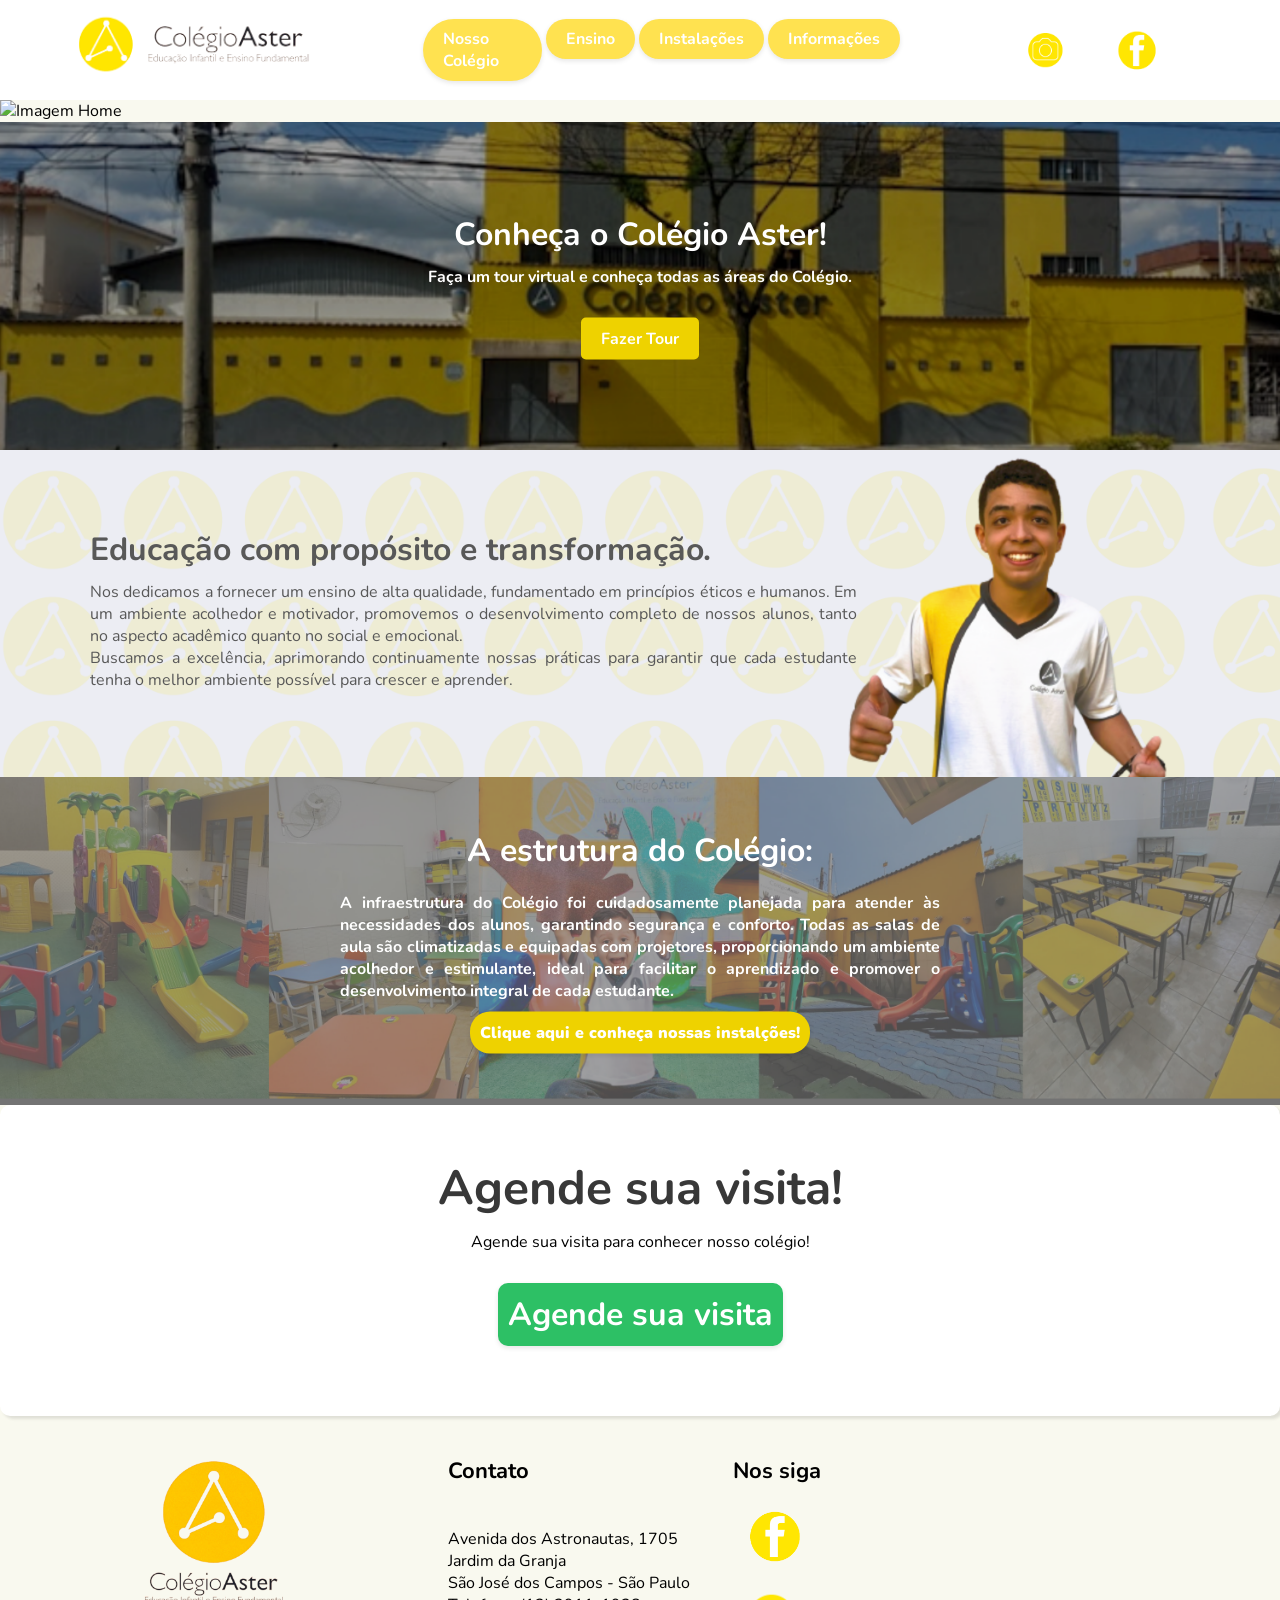
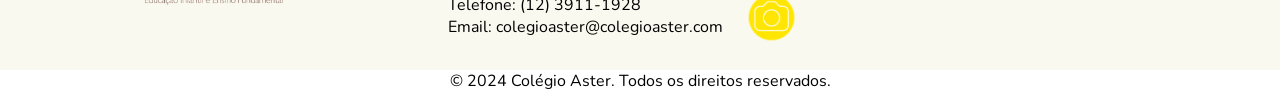
==== index.html @ 464cee2a "." ====
<!DOCTYPE html>
<html lang="pt-br">
<head>
    <meta charset="UTF-8">
    <meta name="viewport" content="width=device-width, initial-scale=1.0">
    <title>Início - Colégio Aster</title>
    <link rel="stylesheet" href="style_home.css">
    <link rel="shortcut icon" href="icoaster.ico" type="image/x-icon">
    <link rel="stylesheet" href="general.css">
    <script src="app.js"></script>
    
</head>
<body>
    <header>
        <nav>
            <div class="logo-nav">
                <a href="index.html"><img src="imagens/logo png.png" alt="Logo" class="logo"></a>
            </div>

            <div class="menu-items">
                <ul>
                    <li><a href="nossocolegio.html">Nosso Colégio</a></li>
                    <li><a href="ensino.html">Ensino</a></li>
                    <li><a href="instalacoes.html">Instalações</a></li>
                    <li><a href="informacoes.html">Informações</a></li>
                    

                    
                </ul>
                <ul class="redes">
                    <li><a href="https://www.instagram.com/colegioaster/" class="rede" target="_blank"><img src="imagens/instalogo.png" alt="Instagram" class="icon"></a></li>
                    <li><a href="https://www.facebook.com/colegioaster/" class="rede" target="_blank"><img src="imagens/facelogo.png" alt="Facebook" class="icon"></a></li>
                </ul>
            </div>


        </nav>

    </header>
    <main class="mainhome">
        <img src="imagens/home2.png" alt="Imagem Home" class="full-width-image-home">
        <div class="tour-section">
            <img src="imagens/fundo tour (3000 x 768 px).png" alt="Tour Virtual" class="full-width-image">
            <div class="overlay">
                <h1>Conheça o Colégio Aster!</h1>
                <p>Faça um tour virtual e conheça todas as áreas do Colégio.</p>
                <a href="https://tourmkr.com/F16bIq9imF/34188138p&16.07h&76.15t" class="tour-button" target="_blank">Fazer Tour</a>
            </div>
        </div>
        <div class="maissobre">
            <img src="imagens/fundomais sobre (3000 x 768 px).png" alt="Imagem do Fundo" class="full-width-image-maissobre">
            <div class="overlaymais">
                <h1>Educação com propósito e transformação.</h1>
                <p>Nos dedicamos a fornecer um ensino de alta qualidade, fundamentado em princípios éticos e humanos. Em um ambiente acolhedor e motivador, promovemos o desenvolvimento completo de nossos alunos, tanto no aspecto acadêmico quanto no social e emocional. 
                <br>Buscamos a excelência, aprimorando continuamente nossas práticas para garantir que cada estudante tenha o melhor ambiente possível para crescer e aprender.</p>
            </div>
        </div>
        <div class="instalacoes">
            <img src="imagens/estrutura 3.png" alt="Imagem do Fundo" class="full-width-image">
            <div class="overlayestrutura">
                <h1>A estrutura do Colégio:</h1>
                <p>A infraestrutura do Colégio foi cuidadosamente planejada para atender às necessidades dos alunos, garantindo segurança e conforto. Todas as salas de aula são climatizadas e equipadas com projetores, proporcionando um ambiente acolhedor e estimulante, ideal para facilitar o aprendizado e promover o desenvolvimento integral de cada estudante.</p>
                <a href="instalacoes.html" class="intalacoes-button">Clique aqui e conheça nossas instalções!</a>
                
            </div>
        </div>
    </main> 
    <aside>
        <div class="visita">
            <h1>Agende sua visita!</h1>
            <p>Agende sua visita para conhecer nosso colégio!</p>
            <a href="https://wa.me/5512981583327" class="visitabutton">Agende sua visita</a>
        </div>
    </aside>
    <footer>
        <div class="footer-dentro">
            <div class="logofooter">
                <img src="imagens/logo transparente.png" alt="logo" >
            </div>
            
            <div  class="footer-info">
                <h2>Contato</h2>
                <p><br>Avenida dos Astronautas, 1705 <br>Jardim da Granja  
                    <br>São José dos Campos - São Paulo
                <br>Telefone: (12) 3911-1928
                <br>Email: colegioaster@colegioaster.com</p>
            </div>
            <div  class="footer-info">
                <h2>Nos siga</h2>
                <a href="https://www.facebook.com/colegioaster/"><img src="imagens/facelogo.png" alt=""></a>
                <a href="https://www.instagram.com/colegioaster/"><img src="imagens/instalogo.png" alt=""></a>
            </div>

        </div>

    </footer>
    <span> 
        &copy; 2024 Colégio Aster. Todos os direitos reservados.
    </span>
    
</body>
</html>
---- style_home.css ----
.mainhome {
    position: relative;
    inline-size: 100%;
}
.full-width-image-home {
    inline-size: 100%; /* A imagem ocupa toda a largura da caixa */
    block-size: auto; /* Mantém a proporção da imagem */
    display: block; /* Garante que não haja espaços abaixo da imagem */


}
.tour-section {
    position: relative;
    inline-size: 100%;
    margin: 0; /* Remove margens indesejadas */
    padding: 0; 

}
.full-width-image {
    inline-size: 100%; /* Largura 100% do contêiner */
    block-size: auto; /* Mantém a proporção */
    object-fit: cover; /* Garante que a imagem cubra o espaço sem distorção */
    display: block; /* Garante que não haja espaços abaixo da imagem */
}
.overlay {
    position: absolute; /* Posiciona o texto sobre a imagem */
    inset-block-start: 50%; /* Centraliza verticalmente */
    inset-inline-start: 50%; /* Centraliza horizontalmente */
    transform: translate(-50%, -50%); /* Ajusta a posição do overlay */
 
    z-index: 2; /* Coloca o conteúdo acima da imagem */
    color: white; /* Cor do texto */
    text-align: center;
    padding: 10px; /* Ajuste o espaçamento conforme necessário */
    font-weight: bolder;
    inline-size: 100%; /* Largura 100% do contêiner */
    block-size: auto; /* Mantém a proporção */ 
    margin: auto;
    min-inline-size: 320px;
    max-inline-size: 800px;

    
}

.tour-button {
    background-color: rgb(238, 210, 0); /* Cor do botão */
    color: rgb(255, 255, 255); /* Cor do texto do botão */
    padding: 10px 20px; /* Espaçamento interno do botão */
    text-decoration: none; /* Remove o sublinhado */
    border-radius: 5px; /* Bordas arredondadas */
    margin-block-start: 20px; /* Espaçamento acima do botão */
    display: inline-block; /* Faz o botão ocupar apenas o espaço necessário */


}



.maissobre{
    position: relative;
    inline-size: 100%;
    margin: 0; /* Remove margens indesejadas */
    padding: 0; /* Remove preenchimentos indesejados */
    margin-block-end: 0px;

}
.full-width-image-maissobre {
    inline-size: 100%; /* Largura 100% do contêiner */
    block-size: auto; /* Mantém a proporção */
    object-fit: cover; 
    display: block; 
}
.overlaymais {
    position: absolute;
    inset-block-start: 50%;
    inset-inline-start: 37%;
    transform: translate(-50%, -50%);
    color: rgb(88, 88, 88);
    text-align: center;
    margin: auto;
    padding: 20px; /* Adiciona espaço interno */

    max-block-size: 80%; /* Ajuste conforme necessário */
    overflow: hidden; /* Evita que o texto ultrapasse o espaço */
    text-align: justify;

}
.overlayestrutura{
    position: absolute; /* Posiciona o texto sobre a imagem */
    inset-block-start: 50%; /* Centraliza verticalmente */
    inset-inline-start: 50%; /* Centraliza horizontalmente */
    transform: translate(-50%, -50%); /* Ajusta a posição do overlay */

    border-radius: 20px;
    z-index: 2; /* Coloca o conteúdo acima da imagem */
    color: rgb(255, 255, 255); /* Cor do texto */
    text-align: center;
    padding: 10px; /* Ajuste o espaçamento conforme necessário */
    font-weight: bolder;
    inline-size: 100%; /* Largura 100% do contêiner */
    block-size: auto; /* Mantém a proporção */ 
    margin: auto;
    min-inline-size: 320px;
    max-inline-size: 800px;
}
.overlayestrutura p{
    text-align: justify;
}
.instalacoes{
    position: relative;
    inline-size: 100%;
    margin: 0; /* Remove margens indesejadas */
    padding: 0; /* Remove preenchimentos indesejados */
    margin-block-end: 0px;


}
.intalacoes-button{
    background-color: rgb(238, 210, 0);
    border-radius: 20px;
    padding: 10px;
    font-weight: bolder;
    text-align: center;
    text-decoration: none;
    color: rgb(255, 255, 255);
    display: inline-block; /* Faz o botão ocupar apenas o espaço necessário */
    box-shadow: 0 2px 5px rgba(0, 0, 0, 0.1);  
}
.instalacoes p {
    margin: 0px 100px 0px 100px;
    padding: 10px 100px;
    margin: auto;
    min-inline-size: 320px;
    max-inline-size: 800px
}
---- general.css ----
@import url('https://fonts.googleapis.com/css2?family=Nunito:ital,wght@0,200..1000;1,200..1000&family=Sarabun:ital,wght@0,100;0,200;0,300;0,400;0,500;0,600;0,700;0,800;1,100;1,200;1,300;1,400;1,500;1,600;1,700;1,800&display=swap');  
@media only screen 
and (min-width : 0px)
and (max-width : 430px){
    body{
        overflow-x: hidden;
    }
    h1{
        font-size: 20px;
    }
   .overlaymais p {
        display: none; /* O texto desaparece completamente */
    }
    .tour-button{
        font-size: 10px;
    }
    .overlay p {
        display: none; /* O texto desaparece completamente */
        }
    .instalacoes p {
        display: none; /* O texto desaparece completamente */
        }
    .logo{
        block-size: 10%;
    }
    footer{
        block-size: 10%;
        display: block;
    }
    .footer .footer-dentro{
        inline-size: 90%;
        block-size: 10%;
    }
    .footer-dentro .footer-info{
        inline-size: 315px;
        block-size: auto;
        block-size: 240px;
    }
    .footer-info > p{
        font-size: 15px;
        block-size: 315px;
        display: block;
    }
    .logofooter{
        block-size: 10%;
        display: block;
        block-size: 350px;
    }
    .footer-dentro{
        display: block;
        block-size: 350px;
    }
    header{
        display: block;

        block-size: auto;
    }
    .menu-items li{
        display: flex; 
        flex-flow: row wrap;
        font-size: 15px;
    }
    .menu-items ul{
        margin: 0px;
        align-content: center;
        padding: 0px;
    }
    li a{
        display: flex;
        flex-flow: row wrap;
    }

    nav{
       display: flex; 
       flex-flow: row wrap;
    }
    .redes{
        display: contents; 
        flex-flow: row wrap;

    }
    main{
        margin: 0px;
        padding: 0px;

    }
    .footer-info{
        font-size: 15px;
    }
    .informacoes div {
        display: flex;
        flex-flow: row wrap;
        margin: 10px;
    }
    .informacoes div p{

        margin: 10px;
    }
    .visita > h1{
        font-size: 15px;
    }

}



@media only screen 
and (min-width : 430px)
and (max-width : 760px) {
    body{
        overflow-x: hidden;
    }
    h1{
        font-size: 20px;
    }
   .overlaymais p {
        display: none; /* O texto desaparece completamente */
    }
    .tour-button{
        font-size: 10px;
    }
    .overlay p {
        display: none; /* O texto desaparece completamente */
        }
    .instalacoes p {
        display: none; /* O texto desaparece completamente */
        }
    .logo{
        block-size: 10%;
    }
    footer{
        block-size: 10%;
        display: block;
    }
    .footer .footer-dentro{
        inline-size: 90%;
        block-size: 10%;
    }
    .footer-dentro .footer-info{
        inline-size: 380px;
        block-size: auto;
        block-size: 240px;
    }
    .footer-info > p{
        font-size: 10px;
        block-size: 380px;
        display: block;
    }
    .logofooter{
        block-size: 10%;
        display: block;
        block-size: 380px;
    }
    .footer-dentro{
        display: block;
        block-size: 380px;
    }
    header{
        display: flex;
        flex-flow: row wrap;
    }
    .menu-items li{
        display: flex; 
        flex-flow: row wrap;
    }
    li a{
        display: flex;
        flex-flow: row wrap;
    }

    nav{
       display: flex; 
       flex-flow: row wrap;
    }
    .redes{
        display: flex; 
        flex-flow: row wrap;
    }
    main{
        margin: 0px;
        padding: 0px;

    }
    .footer-info{
        font-size: 15px;
    }
    .informacoes div {
        display: flex;
        flex-flow: row wrap;
        margin: 10px;
    }
    .informacoes div p{

        margin: 10px;
    }

}

 

:root {
    --fonte-padrao: Nunito, Arial, Helvetica, sans-serif; 
}
* {

    margin: 0px;
    padding: 0px; /* Remove preenchimentos padrão */
    font-family: var(--fonte-padrao);

}
h1 {
    margin-block-end: 10px; /* Espaçamento abaixo do título */
}
p {
    margin-block-end: 10px; /* Espaçamento abaixo de cada parágrafo */
}
header {
    background-color: lightyellow;
}
body {
    background-color: rgb(249, 249, 239);
    box-sizing: border-box;
}
ul{
    list-style: none;
    block-size: 80px;
    background-color: rgb(255, 255, 255);
    justify-content: space-evenly;
    align-items: center;
    padding: 0px 50px 0px 100px;
    display: table-cell;

    align-content: center;

}
li{
    justify-content: space-around;
    padding: 2px;
    display: table-cell;
    float: center;
}


nav {

    background-color: rgb(255, 255, 255);

    justify-content: space-evenly;
    
    padding: 10px 50px;   

}
.menu-items a {
    background-color: #ffe250; 
    color: #ffffff; 
    border-radius: 38px;
    padding: 9px 20px;
    transition: background-color 0.3s;
    box-shadow: 0 2px 5px rgba(0, 0, 0, 0.1);
    font-weight: bold;
    text-decoration: none;
    display: table;

}
ul li:hover {
    transform: scale(1.1);
    transition: 0.3s;
}
a:hover {
    transform: scale(1.1);
    transition: 0.3s;
}


.logo {
    block-size: 70px;
    display: table;
    float: inline-start;


}


.redes{
    padding-inline-start: 50px;
}
.redes a{
    background-color: transparent;
    background: transparent; /* Remove qualquer fundo */
    border: none; /* Remove bordas */

    border-radius: 50px;
    box-shadow: none;



}

.rede {
    display: block; /* Alinha os ícones lado a lado */
    margin: 0; /* Remove a margem */
    background-color: transparent;
}

.icon {
    inline-size: 45px; /* Ajusta o tamanho do ícone */
    block-size: auto; /* Mantém a proporção da imagem */


    border: none; /* Remove bordas */
    display: table-cell;


}







/* FOOTER DO SITE */

.footer{

    margin-block-start: 20px;
    inline-size: 100vw;
    display: block;
    overflow:hidden ;
    padding: 70px 20px;
    box-sizing: border-box;
}
.footer-dentro{

    padding-block-start: 40px;
    display: block;
    margin: 0 auto;

    block-size: 100%;
}
.logofooter{
    
    inline-size: 35%;
    float: inline-start;
    block-size: 100%;
    display: block;
}
.footer-dentro .logofooter img{
    inline-size: 160px;
    block-size: auto;
    margin-inline-start: 30%;
}
.footer-info{


    margin-inline-end: 10px;
    float: inline-start;
    block-size: 100%;
}
.footer-info:last-child{
    margin-inline-end: 0;
}
.footer-info h2{

    font-size: 22px;
    display: block;
    inline-size: 100%;
    margin-block-end: 20px;
}
.footer-info a{
    transform: none;
    transition: none;
    font-size: 5px;
    display: block;
    inline-size: 100%;
    margin-block-end: 20px;
}
.footer-info img{
    display: inline-block;
    padding: 0 5px;

    inline-size: 60px; /* Ajusta o tamanho do ícone */
    block-size: auto; /* Mantém a proporção da imagem */
    margin: 0 5px; /* Adiciona um pequeno espaço entre os ícones */
    background: none; /* Remove qualquer fundo */
    border: none; /* Remove bordas */
}
.visitabutton{
    background-color: #2dc065;
    border-radius: 10px;
    padding: 10px;
    font-weight: bolder;
    text-align: center;
    text-decoration: none;
    color: rgb(255, 255, 255);
    display: inline-block; /* Faz o botão ocupar apenas o espaço necessário */
    box-shadow: 0 2px 5px rgba(0, 0, 0, 0.1);  
    margin: 20px;
    font-size: 2em;


}
.visita{
    background-color: rgb(255, 255, 255);
    border-radius: 10px;
    padding: 50px;
    align-items: center;
    box-shadow: 3px 3px 3px rgba(0, 0, 0, 0.1); 
    text-align: center;
}
.visita > h1{
    color: rgb(56, 56, 56);
    font-size: 3em;
    text-align: center;

}
.visita > p{
    text-align: center;

}
span{
    text-align: center; /* Centraliza o texto do rodapé */
    display: inline-block;
    background-color: #ffffff;
    inset-block-end: 0;
    inline-size: 100%;

}
.botao-imagens .imagem a:hover{
    display: block;

}
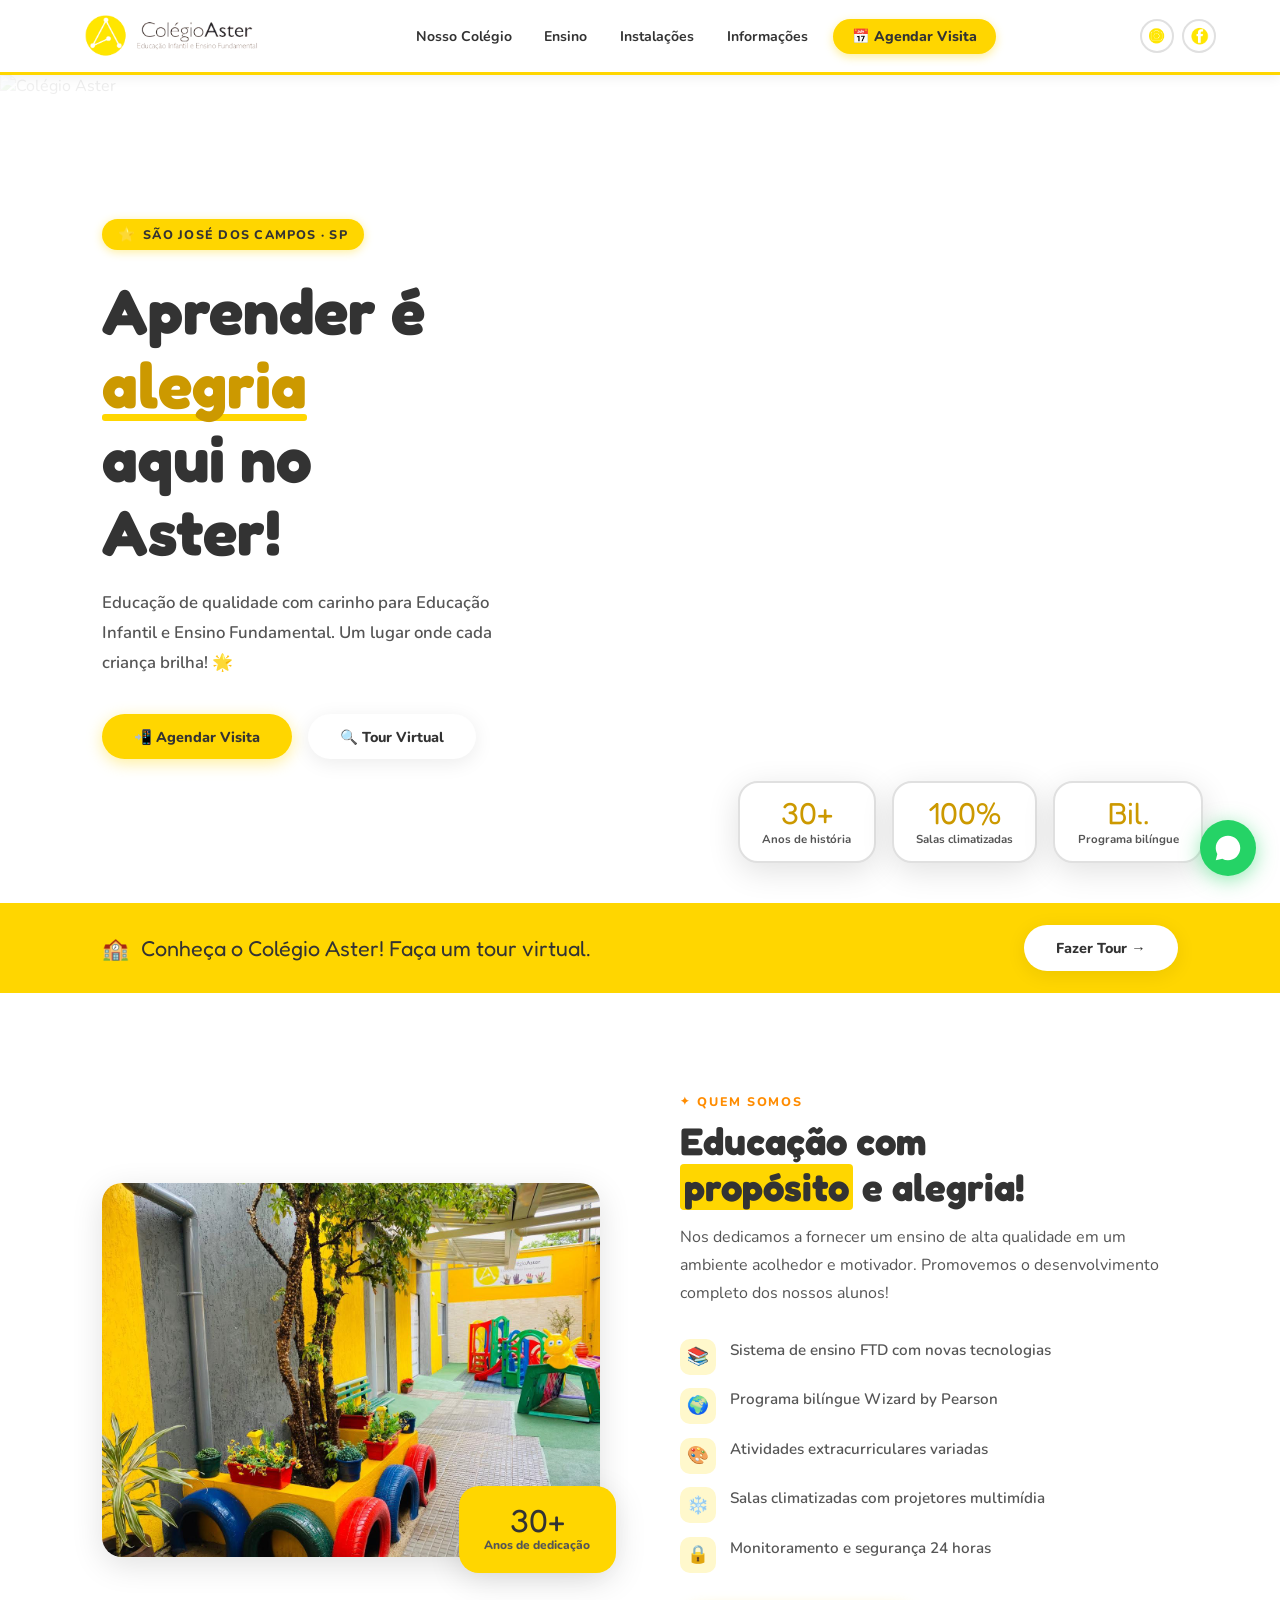
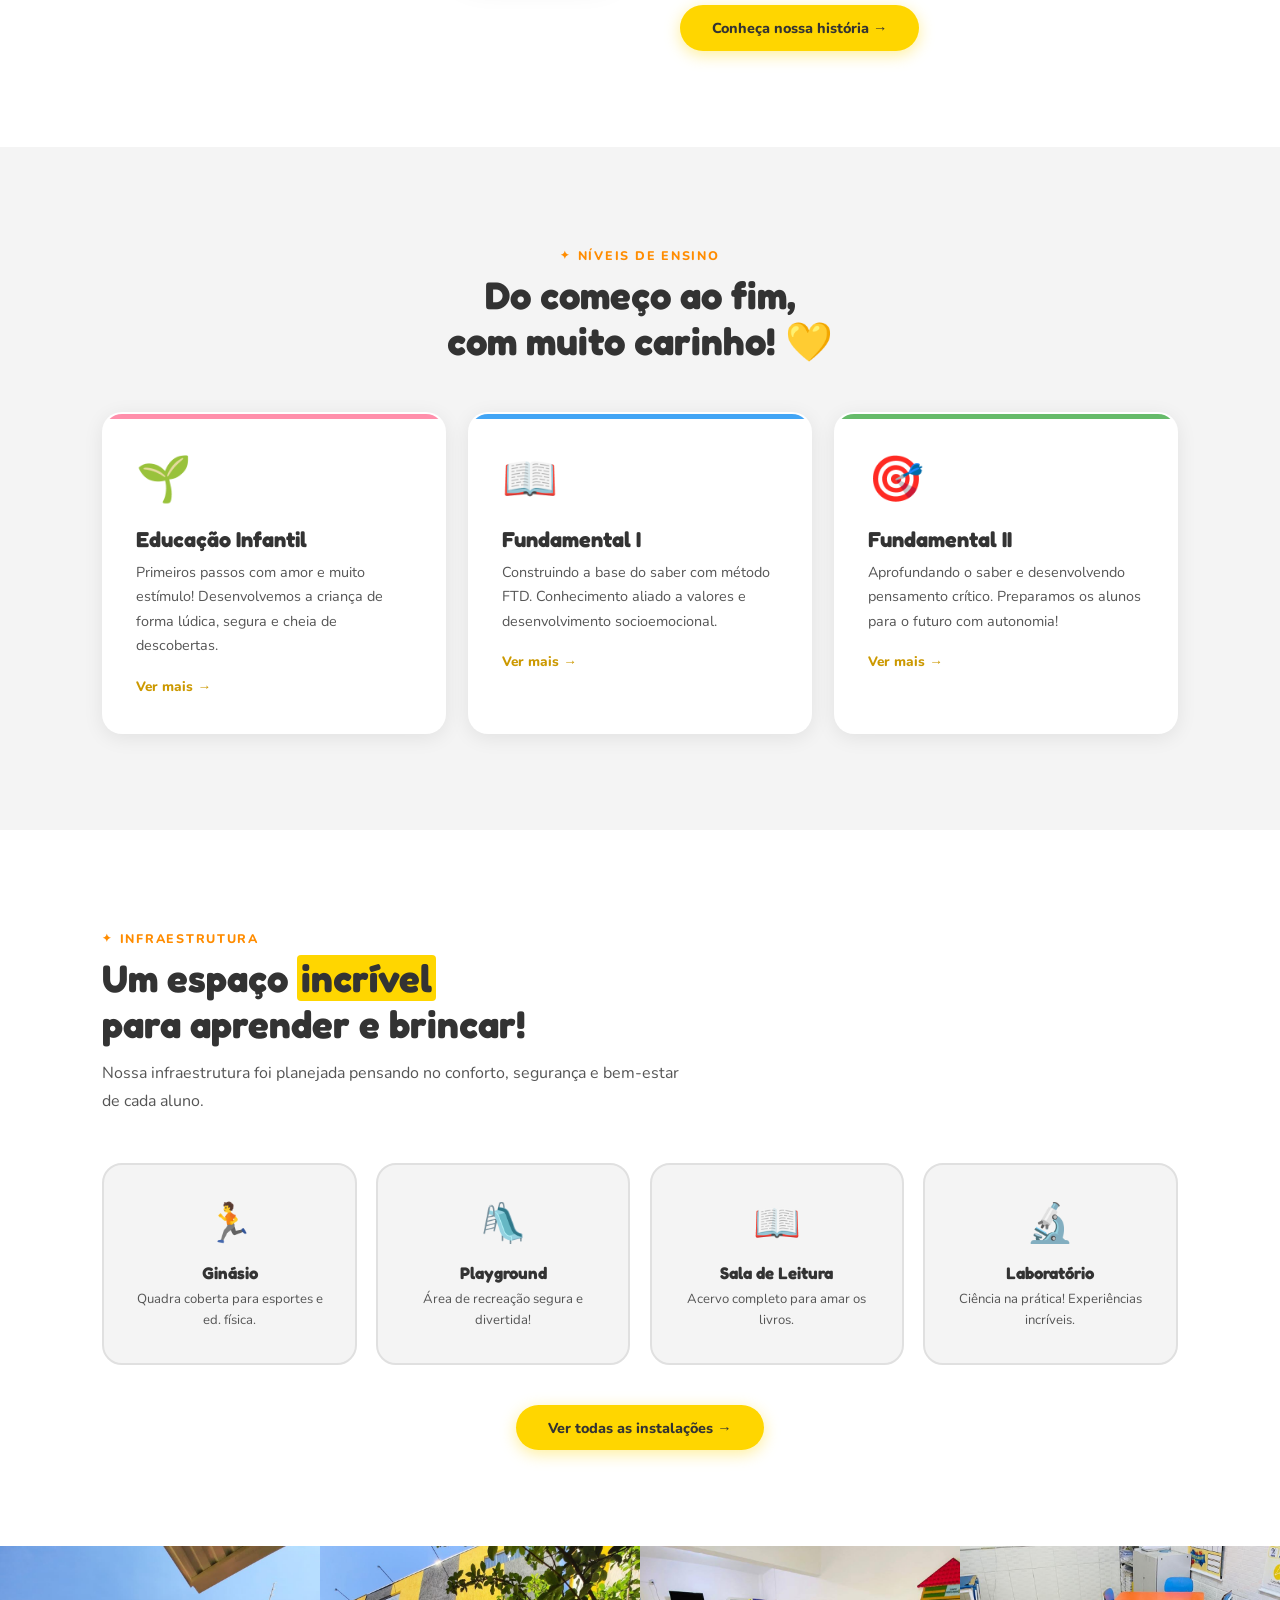
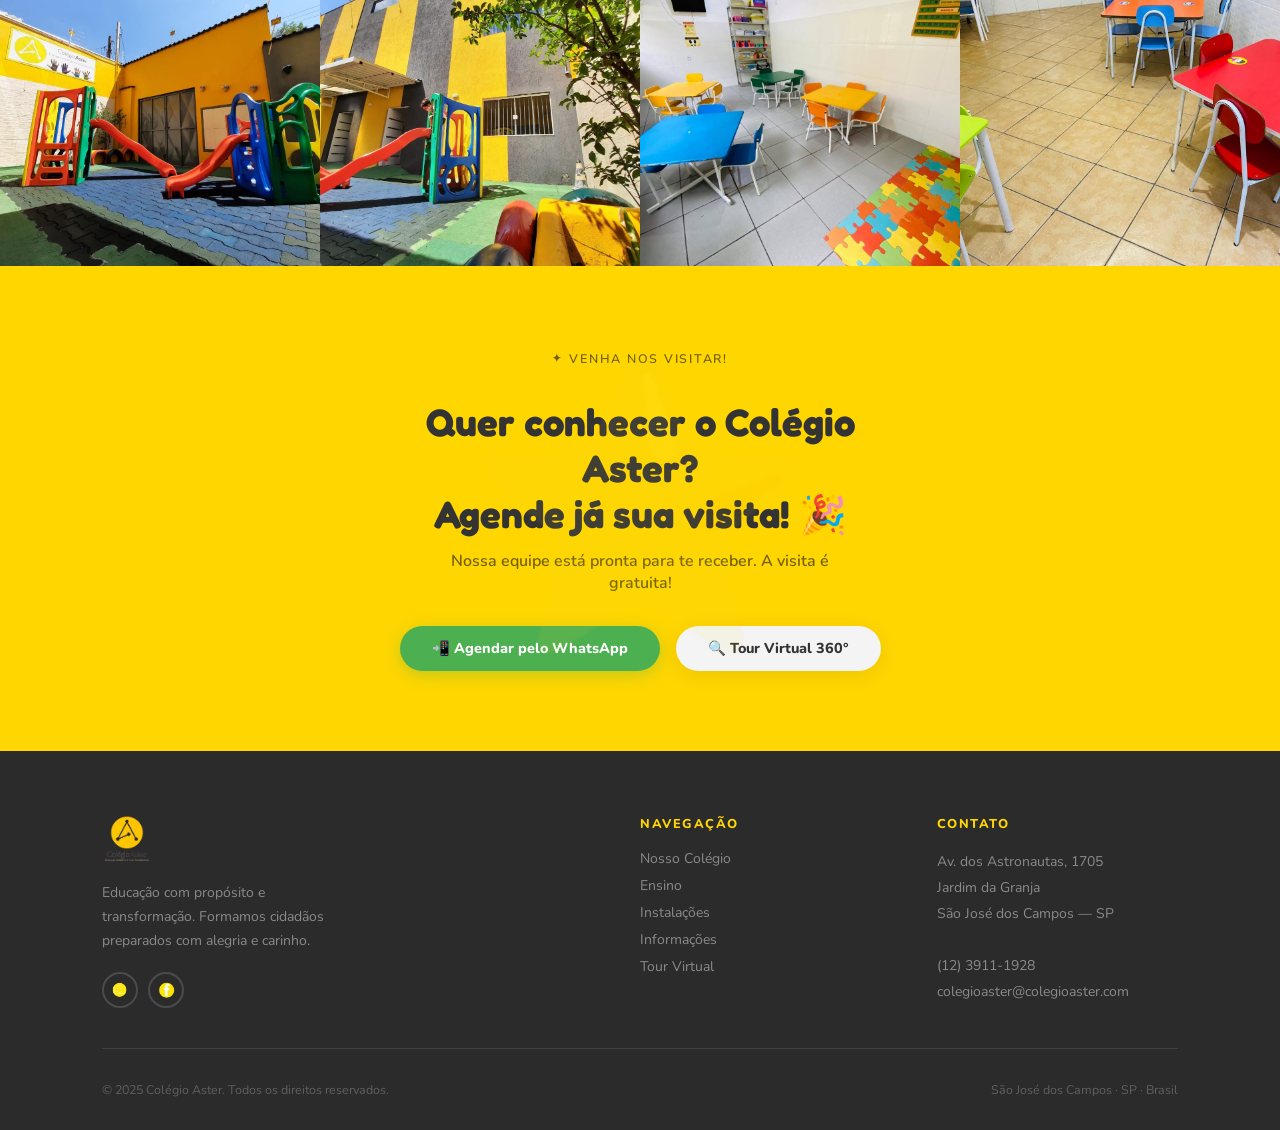
==== commit 0c9b73f6: "Add files via upload" ====
--- a/index.html
+++ b/index.html
@@ -1,102 +1,359 @@
 <!DOCTYPE html>
-<html lang="pt-br">
+<html lang="pt-BR">
 <head>
-    <meta charset="UTF-8">
-    <meta name="viewport" content="width=device-width, initial-scale=1.0">
-    <title>Início - Colégio Aster</title>
-    <link rel="stylesheet" href="style_home.css">
-    <link rel="shortcut icon" href="icoaster.ico" type="image/x-icon">
-    <link rel="stylesheet" href="general.css">
-    <script src="app.js"></script>
-    
+<meta charset="UTF-8">
+<meta name="viewport" content="width=device-width, initial-scale=1.0">
+<title>Início — Colégio Aster</title>
+<link rel="shortcut icon" href="icoaster.ico" type="image/x-icon">
+<link rel="preconnect" href="https://fonts.googleapis.com">
+<link href="https://fonts.googleapis.com/css2?family=Nunito:wght@400;600;700;800;900&family=Fredoka+One&display=swap" rel="stylesheet">
+<style>
+/* ══════════════ RESET & TOKENS ══════════════ */
+:root{--am:#FFD600;--am2:#F0C000;--am3:#FFF8CC;--cin:#F4F4F4;--cin2:#E0E0E0;--cin3:#555;--esc:#333;--vd:#4CAF50;--la:#FF8C00;--s1:0 4px 20px rgba(0,0,0,.08);--s2:0 8px 32px rgba(0,0,0,.12)}
+*,*::before,*::after{box-sizing:border-box;margin:0;padding:0}
+html{scroll-behavior:smooth}
+body{font-family:'Nunito',sans-serif;background:#fff;color:#333;overflow-x:hidden}
+img{display:block;max-width:100%}
+a{text-decoration:none;color:inherit}
+ul{list-style:none}
+
+/* ══════════════ HEADER ══════════════ */
+.site-header{position:sticky;top:0;z-index:200;background:#fff;border-bottom:3px solid var(--am);box-shadow:0 2px 12px rgba(0,0,0,.07)}
+.site-nav{display:flex;align-items:center;justify-content:space-between;padding:0 5vw;height:72px}
+.nav-logo img{height:52px;width:auto}
+.nav-links{display:flex;align-items:center;gap:.25rem}
+.nav-links a{font-family:'Nunito',sans-serif;font-weight:700;font-size:.88rem;color:#333;padding:.45rem .9rem;border-radius:50px;transition:background .2s,color .2s;white-space:nowrap}
+.nav-links a:hover,.nav-links a.active{background:var(--am);color:#333}
+.nav-cta{background:var(--am)!important;color:#333!important;font-weight:800!important;padding:.5rem 1.2rem!important;border-radius:50px!important;box-shadow:0 3px 10px rgba(255,214,0,.4);margin-left:.4rem}
+.nav-cta:hover{background:var(--am2)!important;transform:translateY(-1px)}
+.nav-socials{display:flex;gap:.5rem;margin-left:.5rem}
+.nav-socials a{width:34px;height:34px;border:2px solid var(--cin2);border-radius:50%;display:flex;align-items:center;justify-content:center;transition:border-color .2s,background .2s;flex-shrink:0}
+.nav-socials a img{width:20px;height:20px;object-fit:contain}
+.nav-socials a:hover{border-color:var(--am);background:var(--am3)}
+.nav-toggle{display:none;flex-direction:column;gap:5px;background:none;border:none;cursor:pointer;padding:4px}
+.nav-toggle span{display:block;width:24px;height:3px;background:#333;border-radius:3px}
+
+/* ══════════════ HERO ══════════════ */
+.hero{position:relative;width:100%;min-height:calc(100vh - 72px);display:flex;align-items:center;overflow:hidden}
+.hero-bg-img{position:absolute;inset:0;width:100%;height:100%;object-fit:cover}
+.hero-overlay{position:absolute;inset:0;background:linear-gradient(120deg,rgba(255,255,255,.93) 0%,rgba(255,255,255,.75) 50%,rgba(255,255,255,.1) 100%)}
+.hero-content{position:relative;z-index:2;padding:5rem 8vw;max-width:600px}
+.hero-badge{display:inline-flex;align-items:center;gap:.4rem;background:var(--am);color:#333;font-size:.78rem;font-weight:800;letter-spacing:.1em;text-transform:uppercase;padding:.4rem 1rem;border-radius:50px;margin-bottom:1.5rem;box-shadow:0 2px 10px rgba(255,214,0,.4)}
+.hero-badge::before{content:'⭐';font-size:.85rem}
+.hero-title{font-family:'Fredoka One',cursive;font-size:clamp(2.6rem,5vw,4.2rem);line-height:1.15;color:#333;margin-bottom:1.2rem}
+.hero-title .hl{color:#CC9900;position:relative}
+.hero-title .hl::after{content:'';position:absolute;bottom:2px;left:0;right:0;height:7px;background:var(--am);border-radius:3px;z-index:-1}
+.hero-desc{font-size:1.05rem;line-height:1.8;color:#555;max-width:480px;margin-bottom:2.2rem;font-weight:600}
+.hero-actions{display:flex;gap:1rem;flex-wrap:wrap}
+.hero-stats{position:absolute;z-index:2;bottom:2.5rem;right:6vw;display:flex;gap:1rem}
+.stat-pill{background:#fff;border:2px solid var(--cin2);border-radius:20px;padding:.9rem 1.4rem;text-align:center;box-shadow:var(--s2);transition:transform .2s}
+.stat-pill:hover{transform:translateY(-3px)}
+.stat-num{font-family:'Fredoka One',cursive;font-size:1.9rem;color:#CC9900;line-height:1;margin-bottom:.15rem}
+.stat-lbl{font-size:.72rem;font-weight:700;color:#555}
+
+/* ══════════════ TOUR BANNER ══════════════ */
+.tour-banner{background:var(--am);padding:1.4rem 8vw;display:flex;align-items:center;justify-content:space-between;gap:1.5rem;flex-wrap:wrap}
+.tour-banner-text{font-family:'Fredoka One',cursive;font-size:1.35rem;color:#333;display:flex;align-items:center;gap:.7rem}
+
+/* ══════════════ BUTTONS ══════════════ */
+.btn{display:inline-flex;align-items:center;gap:.5rem;font-family:'Nunito',sans-serif;font-weight:800;font-size:.9rem;text-decoration:none;padding:.8rem 2rem;border-radius:50px;border:none;cursor:pointer;transition:transform .2s,box-shadow .2s,background .2s}
+.btn:hover{transform:translateY(-2px)}
+.btn-yellow{background:var(--am);color:#333;box-shadow:0 4px 16px rgba(255,214,0,.4)}
+.btn-yellow:hover{background:var(--am2);box-shadow:0 6px 22px rgba(255,214,0,.55)}
+.btn-white{background:#fff;color:#333;box-shadow:var(--s1)}
+.btn-white:hover{box-shadow:var(--s2)}
+.btn-green{background:var(--vd);color:#fff;box-shadow:0 4px 16px rgba(76,175,80,.35)}
+.btn-green:hover{background:#43A047}
+.btn-gray{background:var(--cin);color:#333;box-shadow:var(--s1)}
+
+/* ══════════════ SOBRE ══════════════ */
+.sobre-sec{padding:6rem 8vw;display:grid;grid-template-columns:1fr 1fr;gap:5rem;align-items:center;background:#fff}
+.sobre-img-wrap{position:relative}
+.sobre-img-main{width:100%;aspect-ratio:4/3;object-fit:cover;border-radius:20px;box-shadow:var(--s2)}
+.sobre-img-badge{position:absolute;bottom:-1rem;right:-1rem;background:var(--am);border-radius:20px;padding:1.2rem 1.6rem;box-shadow:var(--s2);text-align:center}
+.sobre-img-badge .bn{font-family:'Fredoka One',cursive;font-size:2rem;line-height:1;color:#333}
+.sobre-img-badge .bl{font-size:.75rem;font-weight:800;color:#555}
+.sec-label{display:inline-flex;align-items:center;gap:.4rem;font-size:.78rem;font-weight:800;letter-spacing:.14em;text-transform:uppercase;color:var(--la);margin-bottom:.5rem}
+.sec-label::before{content:'✦';font-size:.7rem}
+.sec-title{font-family:'Fredoka One',cursive;font-size:clamp(1.8rem,3vw,2.8rem);color:#333;line-height:1.2;margin-bottom:.75rem}
+.sec-desc{font-size:1rem;line-height:1.75;color:#555;max-width:580px}
+.stripe{display:inline;background:var(--am);padding:0 4px;border-radius:4px}
+.sobre-list{margin-top:2rem;display:flex;flex-direction:column;gap:.85rem}
+.sobre-item{display:flex;align-items:flex-start;gap:.9rem;font-size:.95rem;font-weight:600;color:#555;line-height:1.55}
+.sobre-icon{width:36px;height:36px;flex-shrink:0;background:var(--am3);border-radius:10px;display:flex;align-items:center;justify-content:center;font-size:1.1rem}
+
+/* ══════════════ CURSOS ══════════════ */
+.cursos-sec{padding:6rem 8vw;background:var(--cin)}
+.cursos-grid{display:grid;grid-template-columns:repeat(3,1fr);gap:1.4rem;margin-top:3rem}
+.curso-card{background:#fff;border-radius:20px;padding:2.2rem 2rem;box-shadow:var(--s1);border:2px solid transparent;transition:border-color .25s,transform .25s,box-shadow .25s;position:relative;overflow:hidden}
+.curso-card::before{content:'';position:absolute;top:0;left:0;right:0;height:5px;border-radius:20px 20px 0 0}
+.curso-card.c1::before{background:#FF8FAB}
+.curso-card.c2::before{background:#42A5F5}
+.curso-card.c3::before{background:#66BB6A}
+.curso-card:hover{border-color:var(--am);transform:translateY(-5px);box-shadow:var(--s2)}
+.ci{font-size:2.8rem;margin-bottom:1rem;display:block}
+.ct{font-family:'Fredoka One',cursive;font-size:1.35rem;color:#333;margin-bottom:.5rem}
+.cd{font-size:.9rem;line-height:1.7;color:#555}
+.cl{display:inline-flex;align-items:center;gap:.3rem;margin-top:1.2rem;font-size:.85rem;font-weight:800;color:#CC9900;transition:gap .2s}
+.cl:hover{gap:.6rem}
+
+/* ══════════════ ESTRUTURA ══════════════ */
+.estrutura-sec{padding:6rem 8vw;background:#fff}
+.estrutura-grid{display:grid;grid-template-columns:repeat(4,1fr);gap:1.2rem;margin-top:3rem}
+.feat-card{background:var(--cin);border-radius:20px;padding:2rem 1.6rem;text-align:center;border:2px solid var(--cin2);transition:border-color .25s,transform .25s,background .25s}
+.feat-card:hover{border-color:var(--am);background:var(--am3);transform:translateY(-4px)}
+.fi{font-size:2.4rem;margin-bottom:.8rem;display:block}
+.fn{font-family:'Fredoka One',cursive;font-size:1.05rem;color:#333;margin-bottom:.35rem}
+.fd{font-size:.82rem;line-height:1.6;color:#555}
+
+/* ══════════════ GALLERY ══════════════ */
+.gallery-strip{display:grid;grid-template-columns:repeat(4,1fr)}
+.gal-item{overflow:hidden}
+.gal-item img{width:100%;aspect-ratio:1/1;object-fit:cover;transition:transform .4s;display:block}
+.gal-item:hover img{transform:scale(1.08)}
+
+/* ══════════════ ASIDE CTA ══════════════ */
+.aside-cta{background:var(--am);padding:5rem 8vw;text-align:center;position:relative;overflow:hidden}
+.aside-cta::before{content:'⭐';font-size:18rem;position:absolute;top:50%;left:50%;transform:translate(-50%,-50%);opacity:.07;pointer-events:none}
+.aside-cta .sec-title{color:#333;margin:0 auto .75rem;max-width:500px}
+.aside-cta p{color:rgba(0,0,0,.55);margin:0 auto 2rem;max-width:400px;font-weight:600}
+.cta-acts{display:flex;gap:1rem;justify-content:center;flex-wrap:wrap}
+
+/* ══════════════ FOOTER ══════════════ */
+.site-footer{background:#2B2B2B;padding:4rem 8vw 2rem}
+.footer-grid{display:grid;grid-template-columns:2fr 1fr 1fr;gap:3.5rem;padding-bottom:2.5rem;border-bottom:1px solid rgba(255,255,255,.1);margin-bottom:2rem}
+.footer-logo img{height:50px;width:auto;margin-bottom:1rem}
+.footer-tagline{font-size:.875rem;line-height:1.7;color:rgba(255,255,255,.45);max-width:240px}
+.fsocs{display:flex;gap:.6rem;margin-top:1.2rem}
+.fsocs a{width:36px;height:36px;border:2px solid rgba(255,255,255,.15);border-radius:50%;display:flex;align-items:center;justify-content:center;transition:border-color .2s,background .2s}
+.fsocs a img{width:18px;height:18px;object-fit:contain}
+.fsocs a:hover{border-color:var(--am);background:rgba(255,214,0,.15)}
+.fct{font-size:.8rem;font-weight:800;letter-spacing:.12em;text-transform:uppercase;color:var(--am);margin-bottom:1rem}
+.fnl{display:flex;flex-direction:column;gap:.5rem}
+.fnl a{color:rgba(255,255,255,.45);font-size:.875rem;transition:color .2s}
+.fnl a:hover{color:#fff}
+.fadd{font-size:.875rem;line-height:1.85;color:rgba(255,255,255,.45);font-style:normal}
+.fadd a{color:rgba(255,255,255,.45);transition:color .2s}
+.fadd a:hover{color:#fff}
+.fbot{display:flex;justify-content:space-between;align-items:center;flex-wrap:wrap;gap:.5rem}
+.fcpy{font-size:.78rem;color:rgba(255,255,255,.25)}
+
+/* ══════════════ WA FLOAT ══════════════ */
+.wa-float{position:fixed;bottom:1.5rem;right:1.5rem;z-index:300;width:56px;height:56px;background:#25D366;border-radius:50%;display:flex;align-items:center;justify-content:center;box-shadow:0 4px 20px rgba(37,211,102,.5);transition:transform .25s;text-decoration:none}
+.wa-float:hover{transform:scale(1.1)}
+
+/* ══════════════ RESPONSIVE ══════════════ */
+@media(max-width:900px){
+  .hero-stats{display:none}
+  .sobre-sec{grid-template-columns:1fr}
+  .sobre-img-wrap{display:none}
+  .cursos-grid{grid-template-columns:1fr}
+  .estrutura-grid{grid-template-columns:1fr 1fr}
+  .gallery-strip{grid-template-columns:1fr 1fr}
+  .nav-links{display:none}
+  .nav-socials{display:none}
+  .nav-toggle{display:flex}
+  .footer-grid{grid-template-columns:1fr;gap:2rem}
+  .tour-banner{flex-direction:column;text-align:center}
+}
+@media(max-width:540px){
+  .estrutura-grid{grid-template-columns:1fr}
+  .hero-content{padding:4rem 6vw}
+}
+.nav-links.open{display:flex;flex-direction:column;position:fixed;top:72px;left:0;right:0;background:#fff;padding:1.5rem 5vw 2rem;gap:.3rem;border-top:3px solid var(--am);box-shadow:0 8px 24px rgba(0,0,0,.1);z-index:199}
+.nav-links.open a{padding:.7rem 1rem;font-size:1rem}
+</style>
 </head>
 <body>
-    <header>
-        <nav>
-            <div class="logo-nav">
-                <a href="index.html"><img src="imagens/logo png.png" alt="Logo" class="logo"></a>
-            </div>
-
-            <div class="menu-items">
-                <ul>
-                    <li><a href="nossocolegio.html">Nosso Colégio</a></li>
-                    <li><a href="ensino.html">Ensino</a></li>
-                    <li><a href="instalacoes.html">Instalações</a></li>
-                    <li><a href="informacoes.html">Informações</a></li>
-                    
-
-                    
-                </ul>
-                <ul class="redes">
-                    <li><a href="https://www.instagram.com/colegioaster/" class="rede" target="_blank"><img src="imagens/instalogo.png" alt="Instagram" class="icon"></a></li>
-                    <li><a href="https://www.facebook.com/colegioaster/" class="rede" target="_blank"><img src="imagens/facelogo.png" alt="Facebook" class="icon"></a></li>
-                </ul>
-            </div>
-
-
-        </nav>
-
-    </header>
-    <main class="mainhome">
-        <img src="imagens/home2.png" alt="Imagem Home" class="full-width-image-home">
-        <div class="tour-section">
-            <img src="imagens/fundo tour (3000 x 768 px).png" alt="Tour Virtual" class="full-width-image">
-            <div class="overlay">
-                <h1>Conheça o Colégio Aster!</h1>
-                <p>Faça um tour virtual e conheça todas as áreas do Colégio.</p>
-                <a href="https://tourmkr.com/F16bIq9imF/34188138p&16.07h&76.15t" class="tour-button" target="_blank">Fazer Tour</a>
-            </div>
-        </div>
-        <div class="maissobre">
-            <img src="imagens/fundomais sobre (3000 x 768 px).png" alt="Imagem do Fundo" class="full-width-image-maissobre">
-            <div class="overlaymais">
-                <h1>Educação com propósito e transformação.</h1>
-                <p>Nos dedicamos a fornecer um ensino de alta qualidade, fundamentado em princípios éticos e humanos. Em um ambiente acolhedor e motivador, promovemos o desenvolvimento completo de nossos alunos, tanto no aspecto acadêmico quanto no social e emocional. 
-                <br>Buscamos a excelência, aprimorando continuamente nossas práticas para garantir que cada estudante tenha o melhor ambiente possível para crescer e aprender.</p>
-            </div>
-        </div>
-        <div class="instalacoes">
-            <img src="imagens/estrutura 3.png" alt="Imagem do Fundo" class="full-width-image">
-            <div class="overlayestrutura">
-                <h1>A estrutura do Colégio:</h1>
-                <p>A infraestrutura do Colégio foi cuidadosamente planejada para atender às necessidades dos alunos, garantindo segurança e conforto. Todas as salas de aula são climatizadas e equipadas com projetores, proporcionando um ambiente acolhedor e estimulante, ideal para facilitar o aprendizado e promover o desenvolvimento integral de cada estudante.</p>
-                <a href="instalacoes.html" class="intalacoes-button">Clique aqui e conheça nossas instalções!</a>
-                
-            </div>
-        </div>
-    </main> 
-    <aside>
-        <div class="visita">
-            <h1>Agende sua visita!</h1>
-            <p>Agende sua visita para conhecer nosso colégio!</p>
-            <a href="https://wa.me/5512981583327" class="visitabutton">Agende sua visita</a>
-        </div>
-    </aside>
-    <footer>
-        <div class="footer-dentro">
-            <div class="logofooter">
-                <img src="imagens/logo transparente.png" alt="logo" >
-            </div>
-            
-            <div  class="footer-info">
-                <h2>Contato</h2>
-                <p><br>Avenida dos Astronautas, 1705 <br>Jardim da Granja  
-                    <br>São José dos Campos - São Paulo
-                <br>Telefone: (12) 3911-1928
-                <br>Email: colegioaster@colegioaster.com</p>
-            </div>
-            <div  class="footer-info">
-                <h2>Nos siga</h2>
-                <a href="https://www.facebook.com/colegioaster/"><img src="imagens/facelogo.png" alt=""></a>
-                <a href="https://www.instagram.com/colegioaster/"><img src="imagens/instalogo.png" alt=""></a>
-            </div>
-
-        </div>
-
-    </footer>
-    <span> 
-        &copy; 2024 Colégio Aster. Todos os direitos reservados.
-    </span>
-    
+
+<!-- HEADER -->
+<header class="site-header">
+  <nav class="site-nav">
+    <a href="index.html" class="nav-logo">
+      <img src="imagens/logo png.png" alt="Colégio Aster">
+    </a>
+    <div class="nav-links" id="navLinks">
+      <a href="nossocolegio.html">Nosso Colégio</a>
+      <a href="ensino.html">Ensino</a>
+      <a href="instalacoes.html">Instalações</a>
+      <a href="informacoes.html">Informações</a>
+      <a href="https://wa.me/5512981583327" class="nav-cta">📅 Agendar Visita</a>
+    </div>
+    <div class="nav-socials">
+      <a href="https://www.instagram.com/colegioaster/" target="_blank">
+        <img src="imagens/instalogo.png" alt="Instagram">
+      </a>
+      <a href="https://www.facebook.com/colegioaster/" target="_blank">
+        <img src="imagens/facelogo.png" alt="Facebook">
+      </a>
+    </div>
+    <button class="nav-toggle" id="navToggle" aria-label="Menu">
+      <span></span><span></span><span></span>
+    </button>
+  </nav>
+</header>
+
+<!-- HERO -->
+<section class="hero">
+  <img src="imagens/home2.png" alt="Colégio Aster" class="hero-bg-img">
+  <div class="hero-overlay"></div>
+  <div class="hero-content">
+    <div class="hero-badge">São José dos Campos · SP</div>
+    <h1 class="hero-title">Aprender é<br><span class="hl">alegria</span><br>aqui no Aster!</h1>
+    <p class="hero-desc">Educação de qualidade com carinho para Educação Infantil e Ensino Fundamental. Um lugar onde cada criança brilha! 🌟</p>
+    <div class="hero-actions">
+      <a href="https://wa.me/5512981583327" class="btn btn-yellow">📲 Agendar Visita</a>
+      <a href="https://tourmkr.com/F16bIq9imF/34188138p&16.07h&76.15t" class="btn btn-white" target="_blank">🔍 Tour Virtual</a>
+    </div>
+  </div>
+  <div class="hero-stats">
+    <div class="stat-pill"><div class="stat-num">30+</div><div class="stat-lbl">Anos de história</div></div>
+    <div class="stat-pill"><div class="stat-num">100%</div><div class="stat-lbl">Salas climatizadas</div></div>
+    <div class="stat-pill"><div class="stat-num">Bil.</div><div class="stat-lbl">Programa bilíngue</div></div>
+  </div>
+</section>
+
+<!-- TOUR BANNER -->
+<div class="tour-banner">
+  <div class="tour-banner-text"><span>🏫</span> Conheça o Colégio Aster! Faça um tour virtual.</div>
+  <a href="https://tourmkr.com/F16bIq9imF/34188138p&16.07h&76.15t" class="btn btn-white" target="_blank">Fazer Tour →</a>
+</div>
+
+<!-- SOBRE -->
+<section class="sobre-sec">
+  <div class="sobre-img-wrap">
+    <img src="imagens/entrada.jpg" alt="Entrada do Colégio" class="sobre-img-main"
+         onerror="this.src='imagens/fundomais sobre (3000 x 768 px).png'">
+    <div class="sobre-img-badge">
+      <div class="bn">30+</div>
+      <div class="bl">Anos de dedicação</div>
+    </div>
+  </div>
+  <div>
+    <p class="sec-label">Quem somos</p>
+    <h2 class="sec-title">Educação com<br><span class="stripe">propósito</span> e alegria!</h2>
+    <p class="sec-desc">Nos dedicamos a fornecer um ensino de alta qualidade em um ambiente acolhedor e motivador. Promovemos o desenvolvimento completo dos nossos alunos!</p>
+    <ul class="sobre-list">
+      <li class="sobre-item"><div class="sobre-icon">📚</div>Sistema de ensino FTD com novas tecnologias</li>
+      <li class="sobre-item"><div class="sobre-icon">🌍</div>Programa bilíngue Wizard by Pearson</li>
+      <li class="sobre-item"><div class="sobre-icon">🎨</div>Atividades extracurriculares variadas</li>
+      <li class="sobre-item"><div class="sobre-icon">❄️</div>Salas climatizadas com projetores multimídia</li>
+      <li class="sobre-item"><div class="sobre-icon">🔒</div>Monitoramento e segurança 24 horas</li>
+    </ul>
+    <div style="margin-top:2rem">
+      <a href="nossocolegio.html" class="btn btn-yellow">Conheça nossa história →</a>
+    </div>
+  </div>
+</section>
+
+<!-- CURSOS -->
+<section class="cursos-sec">
+  <div style="text-align:center">
+    <p class="sec-label" style="justify-content:center">Níveis de Ensino</p>
+    <h2 class="sec-title" style="max-width:500px;margin:0 auto 0.5rem">Do começo ao fim,<br>com muito carinho! 💛</h2>
+  </div>
+  <div class="cursos-grid">
+    <div class="curso-card c1">
+      <span class="ci">🌱</span>
+      <h3 class="ct">Educação Infantil</h3>
+      <p class="cd">Primeiros passos com amor e muito estímulo! Desenvolvemos a criança de forma lúdica, segura e cheia de descobertas.</p>
+      <a href="ensino.html" class="cl">Ver mais →</a>
+    </div>
+    <div class="curso-card c2">
+      <span class="ci">📖</span>
+      <h3 class="ct">Fundamental I</h3>
+      <p class="cd">Construindo a base do saber com método FTD. Conhecimento aliado a valores e desenvolvimento socioemocional.</p>
+      <a href="ensino.html" class="cl">Ver mais →</a>
+    </div>
+    <div class="curso-card c3">
+      <span class="ci">🎯</span>
+      <h3 class="ct">Fundamental II</h3>
+      <p class="cd">Aprofundando o saber e desenvolvendo pensamento crítico. Preparamos os alunos para o futuro com autonomia!</p>
+      <a href="ensino.html" class="cl">Ver mais →</a>
+    </div>
+  </div>
+</section>
+
+<!-- ESTRUTURA -->
+<section class="estrutura-sec">
+  <div>
+    <p class="sec-label">Infraestrutura</p>
+    <h2 class="sec-title">Um espaço <span class="stripe">incrível</span><br>para aprender e brincar!</h2>
+    <p class="sec-desc">Nossa infraestrutura foi planejada pensando no conforto, segurança e bem-estar de cada aluno.</p>
+  </div>
+  <div class="estrutura-grid">
+    <div class="feat-card"><span class="fi">🏃</span><h4 class="fn">Ginásio</h4><p class="fd">Quadra coberta para esportes e ed. física.</p></div>
+    <div class="feat-card"><span class="fi">🛝</span><h4 class="fn">Playground</h4><p class="fd">Área de recreação segura e divertida!</p></div>
+    <div class="feat-card"><span class="fi">📖</span><h4 class="fn">Sala de Leitura</h4><p class="fd">Acervo completo para amar os livros.</p></div>
+    <div class="feat-card"><span class="fi">🔬</span><h4 class="fn">Laboratório</h4><p class="fd">Ciência na prática! Experiências incríveis.</p></div>
+  </div>
+  <div style="margin-top:2.5rem;text-align:center">
+    <a href="instalacoes.html" class="btn btn-yellow">Ver todas as instalações →</a>
+  </div>
+</section>
+
+<!-- GALERIA -->
+<div class="gallery-strip">
+  <div class="gal-item"><img src="imagens/entrada2.jpg" alt="Colégio" onerror="this.parentElement.style.display='none'"></div>
+  <div class="gal-item"><img src="imagens/entrada3.jpg" alt="Colégio" onerror="this.parentElement.style.display='none'"></div>
+  <div class="gal-item"><img src="imagens/salaedinfantil.jpg" alt="Sala" onerror="this.parentElement.style.display='none'"></div>
+  <div class="gal-item"><img src="imagens/salainf.jpg" alt="Sala" onerror="this.parentElement.style.display='none'"></div>
+</div>
+
+<!-- CTA -->
+<aside class="aside-cta">
+  <p class="sec-label" style="justify-content:center">Venha nos visitar!</p>
+  <h2 class="sec-title">Quer conhecer o Colégio Aster?<br>Agende já sua visita! 🎉</h2>
+  <p>Nossa equipe está pronta para te receber. A visita é gratuita!</p>
+  <div class="cta-acts">
+    <a href="https://wa.me/5512981583327" class="btn btn-green">📲 Agendar pelo WhatsApp</a>
+    <a href="https://tourmkr.com/F16bIq9imF/34188138p&16.07h&76.15t" class="btn btn-gray" target="_blank">🔍 Tour Virtual 360°</a>
+  </div>
+</aside>
+
+<!-- FOOTER -->
+<footer class="site-footer">
+  <div class="footer-grid">
+    <div>
+      <div class="footer-logo"><img src="imagens/logo transparente.png" alt="Colégio Aster"></div>
+      <p class="footer-tagline">Educação com propósito e transformação. Formamos cidadãos preparados com alegria e carinho.</p>
+      <div class="fsocs">
+        <a href="https://www.instagram.com/colegioaster/" target="_blank"><img src="imagens/instalogo.png" alt="Instagram"></a>
+        <a href="https://www.facebook.com/colegioaster/" target="_blank"><img src="imagens/facelogo.png" alt="Facebook"></a>
+      </div>
+    </div>
+    <div>
+      <p class="fct">Navegação</p>
+      <div class="fnl">
+        <a href="nossocolegio.html">Nosso Colégio</a>
+        <a href="ensino.html">Ensino</a>
+        <a href="instalacoes.html">Instalações</a>
+        <a href="informacoes.html">Informações</a>
+        <a href="https://tourmkr.com/F16bIq9imF/34188138p&16.07h&76.15t" target="_blank">Tour Virtual</a>
+      </div>
+    </div>
+    <div>
+      <p class="fct">Contato</p>
+      <address class="fadd">
+        Av. dos Astronautas, 1705<br>Jardim da Granja<br>São José dos Campos — SP<br><br>
+        <a href="tel:1239111928">(12) 3911-1928</a><br>
+        <a href="mailto:colegioaster@colegioaster.com">colegioaster@colegioaster.com</a>
+      </address>
+    </div>
+  </div>
+  <div class="fbot">
+    <p class="fcpy">© 2025 Colégio Aster. Todos os direitos reservados.</p>
+    <p class="fcpy">São José dos Campos · SP · Brasil</p>
+  </div>
+</footer>
+
+<a class="wa-float" href="https://wa.me/5512981583327" target="_blank" aria-label="WhatsApp">
+  <svg width="28" height="28" viewBox="0 0 32 32" fill="white"><path d="M16 2C8.27 2 2 8.27 2 16c0 2.44.66 4.74 1.8 6.73L2 30l7.5-1.77A13.92 13.92 0 0016 30c7.73 0 14-6.27 14-14S23.73 2 16 2zm6.29 18.87c-.34-.17-2.02-1-2.33-1.11-.31-.11-.54-.17-.76.17-.23.34-.87 1.1-1.06 1.33-.2.22-.39.25-.73.08-.34-.17-1.44-.53-2.74-1.69-1.01-.9-1.7-2.02-1.9-2.36-.2-.34-.02-.52.15-.69.15-.15.34-.39.51-.59.17-.2.22-.34.34-.57.11-.22.06-.42-.03-.59-.08-.17-.76-1.83-1.04-2.51-.27-.66-.55-.57-.76-.58h-.65c-.22 0-.57.08-.87.42-.3.34-1.14 1.11-1.14 2.72s1.17 3.15 1.33 3.37c.17.22 2.3 3.5 5.57 4.91.78.34 1.38.54 1.85.69.78.25 1.48.21 2.04.13.62-.09 1.9-.78 2.17-1.53.27-.75.27-1.4.19-1.53-.08-.14-.3-.22-.64-.39z"/></svg>
+</a>
+
+<script>
+document.getElementById('navToggle').addEventListener('click',()=>
+  document.getElementById('navLinks').classList.toggle('open'));
+</script>
 </body>
 </html>
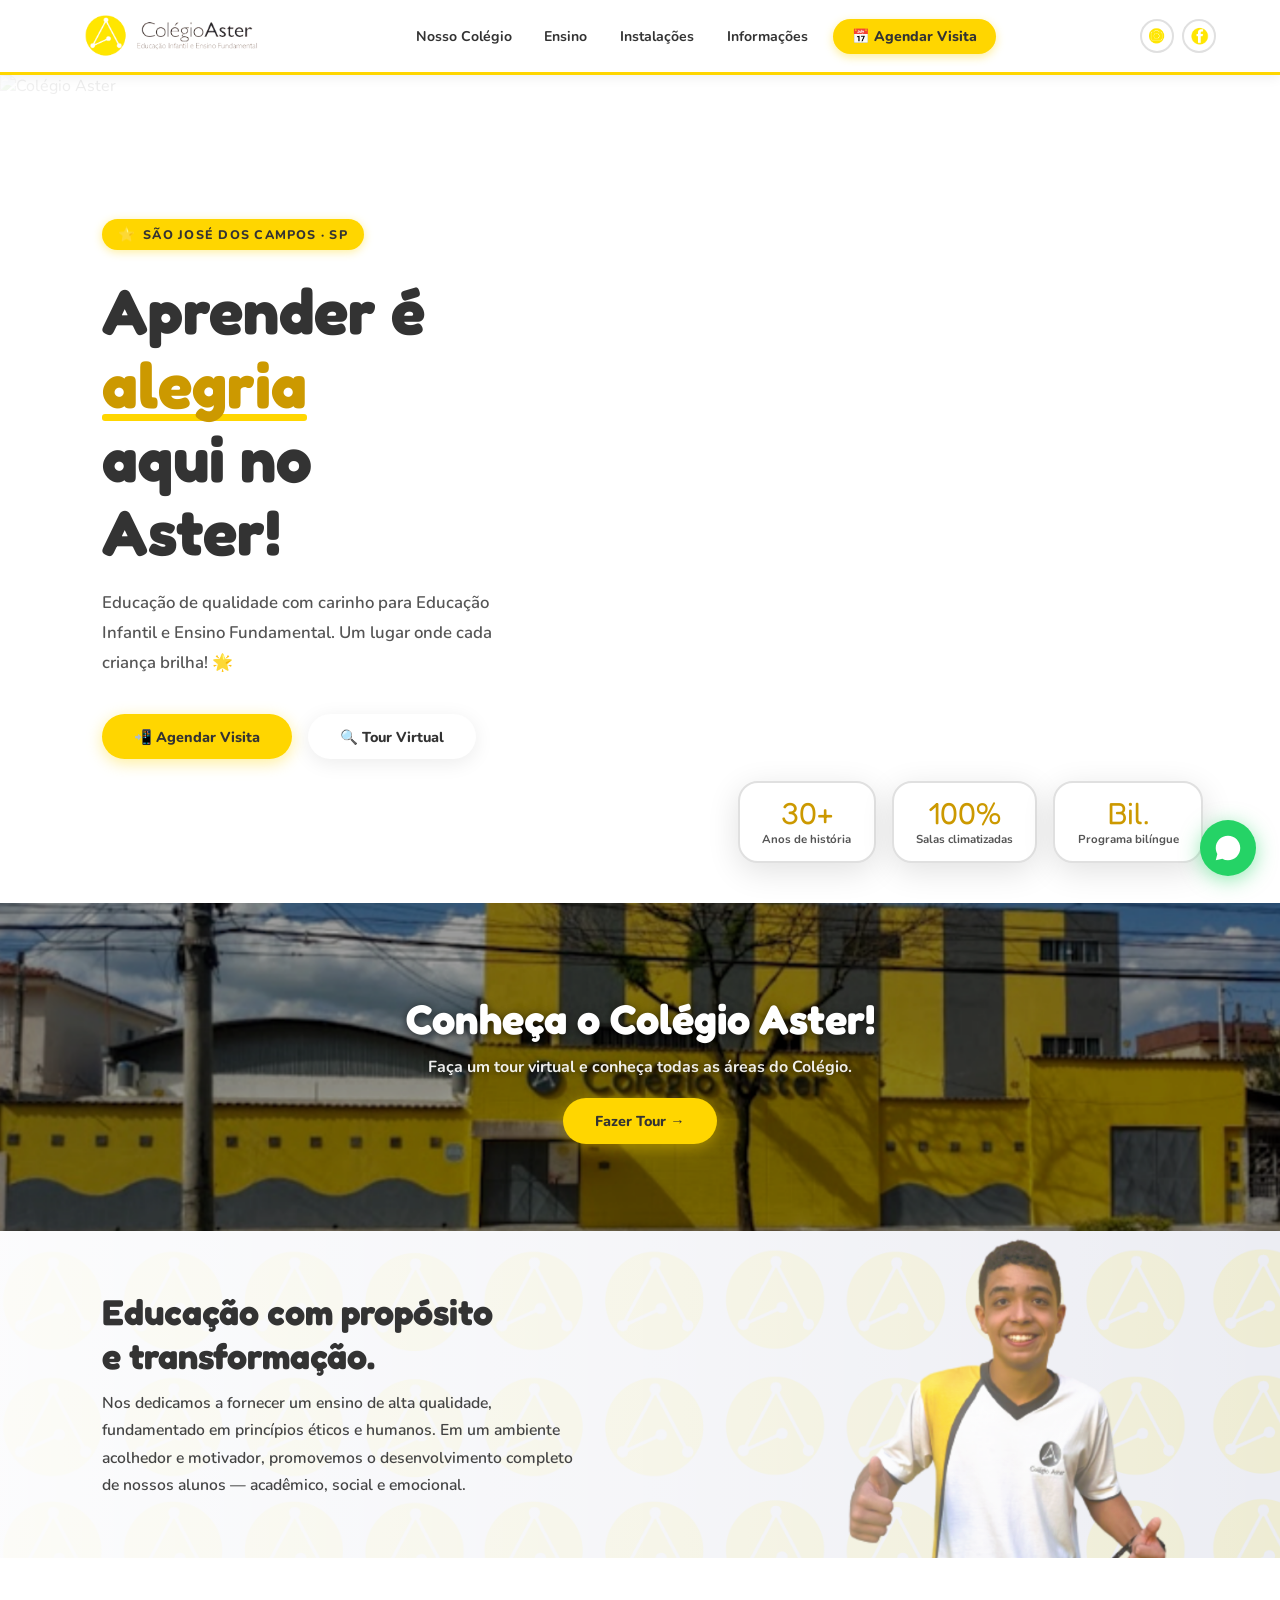
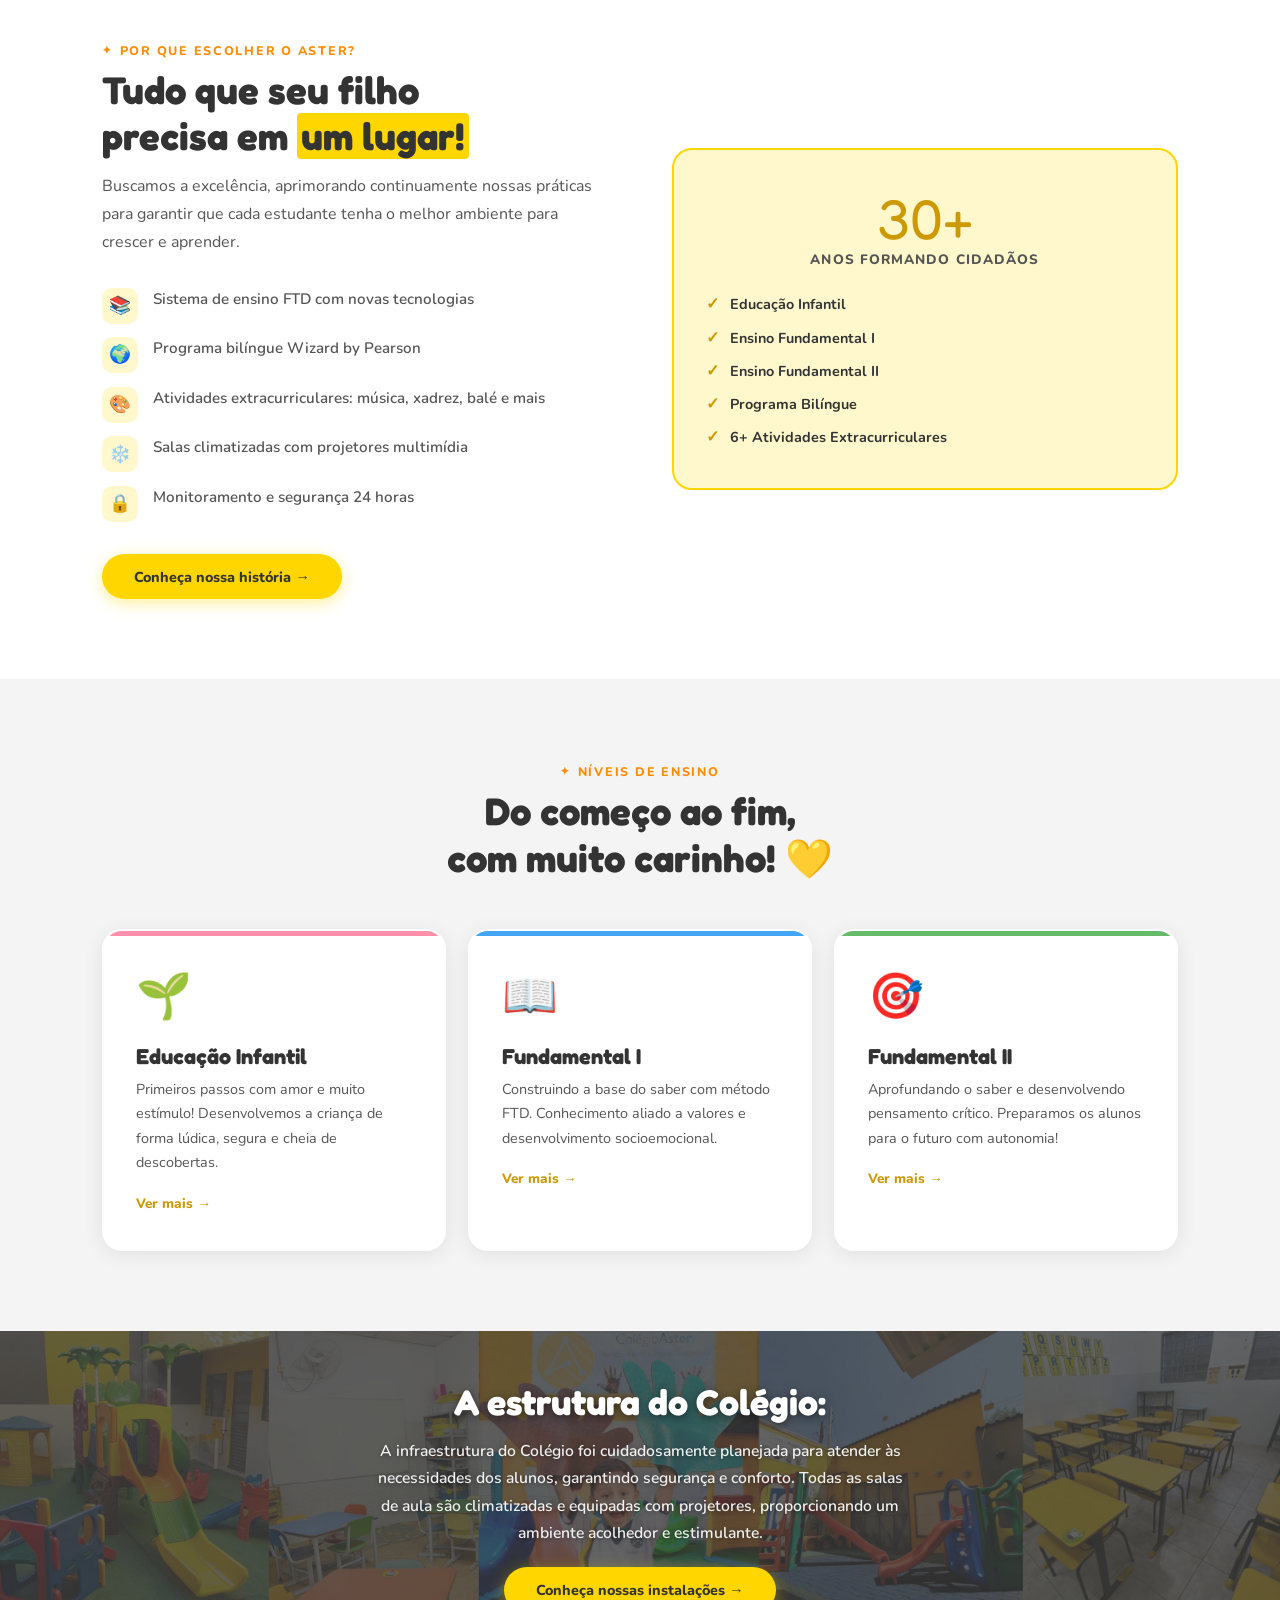
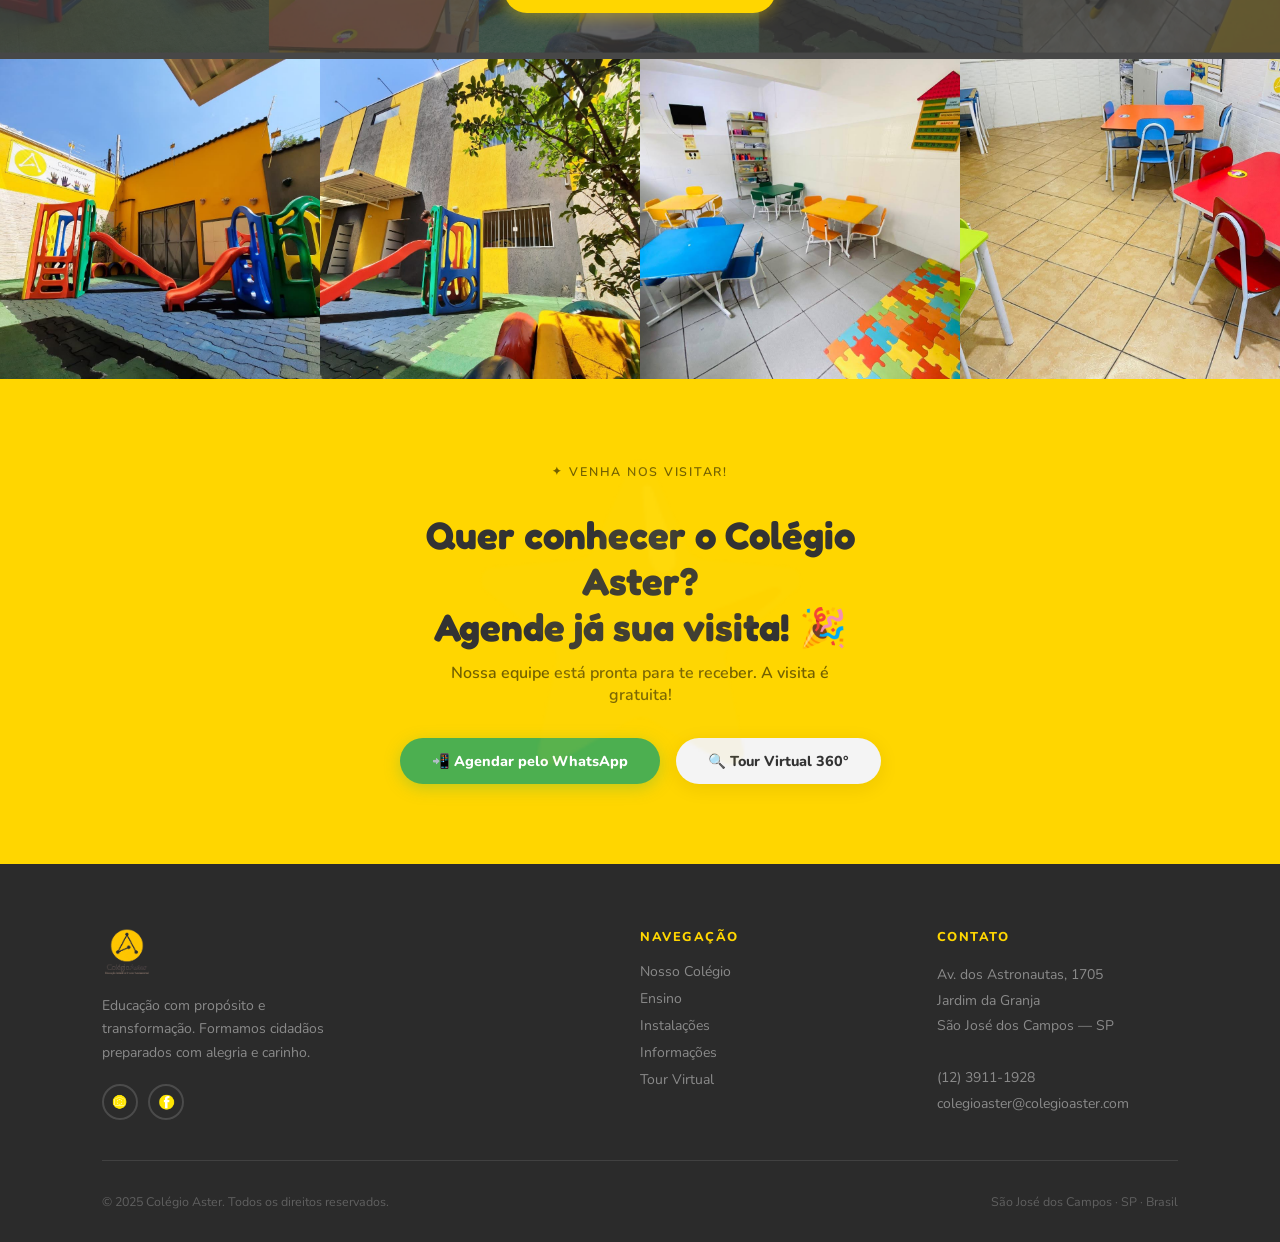
==== commit dfa06544: "mudanca index" ====
--- a/index.html
+++ b/index.html
@@ -8,16 +8,13 @@
 <link rel="preconnect" href="https://fonts.googleapis.com">
 <link href="https://fonts.googleapis.com/css2?family=Nunito:wght@400;600;700;800;900&family=Fredoka+One&display=swap" rel="stylesheet">
 <style>
-/* ══════════════ RESET & TOKENS ══════════════ */
-:root{--am:#FFD600;--am2:#F0C000;--am3:#FFF8CC;--cin:#F4F4F4;--cin2:#E0E0E0;--cin3:#555;--esc:#333;--vd:#4CAF50;--la:#FF8C00;--s1:0 4px 20px rgba(0,0,0,.08);--s2:0 8px 32px rgba(0,0,0,.12)}
+:root{--am:#FFD600;--am2:#F0C000;--am3:#FFF8CC;--cin:#F4F4F4;--cin2:#E0E0E0;--cin3:#555;--vd:#4CAF50;--la:#FF8C00;--s1:0 4px 20px rgba(0,0,0,.08);--s2:0 8px 32px rgba(0,0,0,.12)}
 *,*::before,*::after{box-sizing:border-box;margin:0;padding:0}
 html{scroll-behavior:smooth}
 body{font-family:'Nunito',sans-serif;background:#fff;color:#333;overflow-x:hidden}
 img{display:block;max-width:100%}
 a{text-decoration:none;color:inherit}
 ul{list-style:none}
-
-/* ══════════════ HEADER ══════════════ */
 .site-header{position:sticky;top:0;z-index:200;background:#fff;border-bottom:3px solid var(--am);box-shadow:0 2px 12px rgba(0,0,0,.07)}
 .site-nav{display:flex;align-items:center;justify-content:space-between;padding:0 5vw;height:72px}
 .nav-logo img{height:52px;width:auto}
@@ -32,11 +29,24 @@
 .nav-socials a:hover{border-color:var(--am);background:var(--am3)}
 .nav-toggle{display:none;flex-direction:column;gap:5px;background:none;border:none;cursor:pointer;padding:4px}
 .nav-toggle span{display:block;width:24px;height:3px;background:#333;border-radius:3px}
-
-/* ══════════════ HERO ══════════════ */
+.btn{display:inline-flex;align-items:center;gap:.5rem;font-family:'Nunito',sans-serif;font-weight:800;font-size:.9rem;text-decoration:none;padding:.8rem 2rem;border-radius:50px;border:none;cursor:pointer;transition:transform .2s,box-shadow .2s,background .2s}
+.btn:hover{transform:translateY(-2px)}
+.btn-yellow{background:var(--am);color:#333;box-shadow:0 4px 16px rgba(255,214,0,.4)}
+.btn-yellow:hover{background:var(--am2);box-shadow:0 6px 22px rgba(255,214,0,.55)}
+.btn-white{background:#fff;color:#333;box-shadow:var(--s1)}
+.btn-white:hover{box-shadow:var(--s2)}
+.btn-green{background:var(--vd);color:#fff;box-shadow:0 4px 16px rgba(76,175,80,.35)}
+.btn-green:hover{background:#43A047}
+.btn-gray{background:var(--cin);color:#333;box-shadow:var(--s1)}
+.sec-label{display:inline-flex;align-items:center;gap:.4rem;font-size:.78rem;font-weight:800;letter-spacing:.14em;text-transform:uppercase;color:var(--la);margin-bottom:.5rem}
+.sec-label::before{content:'✦';font-size:.7rem}
+.sec-title{font-family:'Fredoka One',cursive;font-size:clamp(1.8rem,3vw,2.8rem);color:#333;line-height:1.2;margin-bottom:.75rem}
+.sec-desc{font-size:1rem;line-height:1.75;color:#555;max-width:580px}
+.stripe{display:inline;background:var(--am);padding:0 4px;border-radius:4px}
+/* HERO */
 .hero{position:relative;width:100%;min-height:calc(100vh - 72px);display:flex;align-items:center;overflow:hidden}
 .hero-bg-img{position:absolute;inset:0;width:100%;height:100%;object-fit:cover}
-.hero-overlay{position:absolute;inset:0;background:linear-gradient(120deg,rgba(255,255,255,.93) 0%,rgba(255,255,255,.75) 50%,rgba(255,255,255,.1) 100%)}
+.hero-overlay{position:absolute;inset:0;background:linear-gradient(120deg,rgba(255,255,255,.93) 0%,rgba(255,255,255,.72) 50%,rgba(255,255,255,.08) 100%)}
 .hero-content{position:relative;z-index:2;padding:5rem 8vw;max-width:600px}
 .hero-badge{display:inline-flex;align-items:center;gap:.4rem;background:var(--am);color:#333;font-size:.78rem;font-weight:800;letter-spacing:.1em;text-transform:uppercase;padding:.4rem 1rem;border-radius:50px;margin-bottom:1.5rem;box-shadow:0 2px 10px rgba(255,214,0,.4)}
 .hero-badge::before{content:'⭐';font-size:.85rem}
@@ -50,40 +60,32 @@
 .stat-pill:hover{transform:translateY(-3px)}
 .stat-num{font-family:'Fredoka One',cursive;font-size:1.9rem;color:#CC9900;line-height:1;margin-bottom:.15rem}
 .stat-lbl{font-size:.72rem;font-weight:700;color:#555}
-
-/* ══════════════ TOUR BANNER ══════════════ */
-.tour-banner{background:var(--am);padding:1.4rem 8vw;display:flex;align-items:center;justify-content:space-between;gap:1.5rem;flex-wrap:wrap}
-.tour-banner-text{font-family:'Fredoka One',cursive;font-size:1.35rem;color:#333;display:flex;align-items:center;gap:.7rem}
-
-/* ══════════════ BUTTONS ══════════════ */
-.btn{display:inline-flex;align-items:center;gap:.5rem;font-family:'Nunito',sans-serif;font-weight:800;font-size:.9rem;text-decoration:none;padding:.8rem 2rem;border-radius:50px;border:none;cursor:pointer;transition:transform .2s,box-shadow .2s,background .2s}
-.btn:hover{transform:translateY(-2px)}
-.btn-yellow{background:var(--am);color:#333;box-shadow:0 4px 16px rgba(255,214,0,.4)}
-.btn-yellow:hover{background:var(--am2);box-shadow:0 6px 22px rgba(255,214,0,.55)}
-.btn-white{background:#fff;color:#333;box-shadow:var(--s1)}
-.btn-white:hover{box-shadow:var(--s2)}
-.btn-green{background:var(--vd);color:#fff;box-shadow:0 4px 16px rgba(76,175,80,.35)}
-.btn-green:hover{background:#43A047}
-.btn-gray{background:var(--cin);color:#333;box-shadow:var(--s1)}
-
-/* ══════════════ SOBRE ══════════════ */
-.sobre-sec{padding:6rem 8vw;display:grid;grid-template-columns:1fr 1fr;gap:5rem;align-items:center;background:#fff}
-.sobre-img-wrap{position:relative}
-.sobre-img-main{width:100%;aspect-ratio:4/3;object-fit:cover;border-radius:20px;box-shadow:var(--s2)}
-.sobre-img-badge{position:absolute;bottom:-1rem;right:-1rem;background:var(--am);border-radius:20px;padding:1.2rem 1.6rem;box-shadow:var(--s2);text-align:center}
-.sobre-img-badge .bn{font-family:'Fredoka One',cursive;font-size:2rem;line-height:1;color:#333}
-.sobre-img-badge .bl{font-size:.75rem;font-weight:800;color:#555}
-.sec-label{display:inline-flex;align-items:center;gap:.4rem;font-size:.78rem;font-weight:800;letter-spacing:.14em;text-transform:uppercase;color:var(--la);margin-bottom:.5rem}
-.sec-label::before{content:'✦';font-size:.7rem}
-.sec-title{font-family:'Fredoka One',cursive;font-size:clamp(1.8rem,3vw,2.8rem);color:#333;line-height:1.2;margin-bottom:.75rem}
-.sec-desc{font-size:1rem;line-height:1.75;color:#555;max-width:580px}
-.stripe{display:inline;background:var(--am);padding:0 4px;border-radius:4px}
+/* FOTOS LARGURA TOTAL */
+.foto-sec{position:relative;width:100%;line-height:0}
+.foto-sec img.foto-bg{width:100%;height:auto;display:block}
+.foto-sec .foto-texto{position:absolute;inset:0;display:flex;flex-direction:column;align-items:center;justify-content:center;text-align:center;padding:1rem 6vw;line-height:1.4}
+.foto-tour .foto-texto h2{font-family:'Fredoka One',cursive;font-size:clamp(1.4rem,3.5vw,2.6rem);color:#fff;text-shadow:0 2px 10px rgba(0,0,0,.65);margin-bottom:.5rem}
+.foto-tour .foto-texto p{font-size:clamp(.82rem,1.6vw,1rem);color:rgba(255,255,255,.92);font-weight:700;text-shadow:0 1px 5px rgba(0,0,0,.5);margin-bottom:1.2rem;max-width:500px}
+.foto-mais .foto-texto{align-items:flex-start;text-align:left;padding-left:clamp(1.5rem,8vw,9rem);padding-right:clamp(1.5rem,4vw,4rem);background:linear-gradient(to right,rgba(255,255,255,.82) 0%,rgba(255,255,255,.5) 50%,transparent 100%)}
+.foto-mais .foto-texto h2{font-family:'Fredoka One',cursive;font-size:clamp(1.3rem,2.8vw,2.3rem);color:#333;line-height:1.25;margin-bottom:.65rem}
+.foto-mais .foto-texto p{font-size:clamp(.8rem,1.5vw,.98rem);color:#444;font-weight:600;line-height:1.75;max-width:480px}
+.foto-estrutura .foto-texto{background:rgba(0,0,0,.38)}
+.foto-estrutura .foto-texto h2{font-family:'Fredoka One',cursive;font-size:clamp(1.3rem,2.8vw,2.3rem);color:#fff;text-shadow:0 2px 8px rgba(0,0,0,.5);margin-bottom:.65rem}
+.foto-estrutura .foto-texto p{font-size:clamp(.8rem,1.5vw,.98rem);color:rgba(255,255,255,.92);font-weight:600;line-height:1.75;margin-bottom:1.2rem;max-width:540px;text-shadow:0 1px 4px rgba(0,0,0,.4)}
+/* SOBRE */
+.sobre-sec{padding:5rem 8vw;background:#fff}
+.sobre-inner{display:grid;grid-template-columns:1fr 1fr;gap:4rem;align-items:center}
 .sobre-list{margin-top:2rem;display:flex;flex-direction:column;gap:.85rem}
 .sobre-item{display:flex;align-items:flex-start;gap:.9rem;font-size:.95rem;font-weight:600;color:#555;line-height:1.55}
 .sobre-icon{width:36px;height:36px;flex-shrink:0;background:var(--am3);border-radius:10px;display:flex;align-items:center;justify-content:center;font-size:1.1rem}
-
-/* ══════════════ CURSOS ══════════════ */
-.cursos-sec{padding:6rem 8vw;background:var(--cin)}
+.sobre-card{background:var(--am3);border:2px solid var(--am);border-radius:20px;padding:2.5rem 2rem;text-align:center}
+.sobre-card-num{font-family:'Fredoka One',cursive;font-size:3.5rem;color:#CC9900;line-height:1;margin-bottom:.3rem}
+.sobre-card-lbl{font-size:.85rem;font-weight:800;color:#555;text-transform:uppercase;letter-spacing:.08em;margin-bottom:1.5rem}
+.sobre-card-items{display:flex;flex-direction:column;gap:.7rem;text-align:left}
+.sobre-card-item{display:flex;align-items:center;gap:.7rem;font-size:.9rem;font-weight:700;color:#333}
+.sobre-card-item::before{content:'✓';color:#CC9900;font-weight:900;font-size:1rem}
+/* CURSOS */
+.cursos-sec{padding:5rem 8vw;background:var(--cin)}
 .cursos-grid{display:grid;grid-template-columns:repeat(3,1fr);gap:1.4rem;margin-top:3rem}
 .curso-card{background:#fff;border-radius:20px;padding:2.2rem 2rem;box-shadow:var(--s1);border:2px solid transparent;transition:border-color .25s,transform .25s,box-shadow .25s;position:relative;overflow:hidden}
 .curso-card::before{content:'';position:absolute;top:0;left:0;right:0;height:5px;border-radius:20px 20px 0 0}
@@ -96,30 +98,18 @@
 .cd{font-size:.9rem;line-height:1.7;color:#555}
 .cl{display:inline-flex;align-items:center;gap:.3rem;margin-top:1.2rem;font-size:.85rem;font-weight:800;color:#CC9900;transition:gap .2s}
 .cl:hover{gap:.6rem}
-
-/* ══════════════ ESTRUTURA ══════════════ */
-.estrutura-sec{padding:6rem 8vw;background:#fff}
-.estrutura-grid{display:grid;grid-template-columns:repeat(4,1fr);gap:1.2rem;margin-top:3rem}
-.feat-card{background:var(--cin);border-radius:20px;padding:2rem 1.6rem;text-align:center;border:2px solid var(--cin2);transition:border-color .25s,transform .25s,background .25s}
-.feat-card:hover{border-color:var(--am);background:var(--am3);transform:translateY(-4px)}
-.fi{font-size:2.4rem;margin-bottom:.8rem;display:block}
-.fn{font-family:'Fredoka One',cursive;font-size:1.05rem;color:#333;margin-bottom:.35rem}
-.fd{font-size:.82rem;line-height:1.6;color:#555}
-
-/* ══════════════ GALLERY ══════════════ */
+/* GALERIA */
 .gallery-strip{display:grid;grid-template-columns:repeat(4,1fr)}
 .gal-item{overflow:hidden}
 .gal-item img{width:100%;aspect-ratio:1/1;object-fit:cover;transition:transform .4s;display:block}
 .gal-item:hover img{transform:scale(1.08)}
-
-/* ══════════════ ASIDE CTA ══════════════ */
+/* ASIDE CTA */
 .aside-cta{background:var(--am);padding:5rem 8vw;text-align:center;position:relative;overflow:hidden}
 .aside-cta::before{content:'⭐';font-size:18rem;position:absolute;top:50%;left:50%;transform:translate(-50%,-50%);opacity:.07;pointer-events:none}
 .aside-cta .sec-title{color:#333;margin:0 auto .75rem;max-width:500px}
 .aside-cta p{color:rgba(0,0,0,.55);margin:0 auto 2rem;max-width:400px;font-weight:600}
 .cta-acts{display:flex;gap:1rem;justify-content:center;flex-wrap:wrap}
-
-/* ══════════════ FOOTER ══════════════ */
+/* FOOTER */
 .site-footer{background:#2B2B2B;padding:4rem 8vw 2rem}
 .footer-grid{display:grid;grid-template-columns:2fr 1fr 1fr;gap:3.5rem;padding-bottom:2.5rem;border-bottom:1px solid rgba(255,255,255,.1);margin-bottom:2rem}
 .footer-logo img{height:50px;width:auto;margin-bottom:1rem}
@@ -137,28 +127,26 @@
 .fadd a:hover{color:#fff}
 .fbot{display:flex;justify-content:space-between;align-items:center;flex-wrap:wrap;gap:.5rem}
 .fcpy{font-size:.78rem;color:rgba(255,255,255,.25)}
-
-/* ══════════════ WA FLOAT ══════════════ */
 .wa-float{position:fixed;bottom:1.5rem;right:1.5rem;z-index:300;width:56px;height:56px;background:#25D366;border-radius:50%;display:flex;align-items:center;justify-content:center;box-shadow:0 4px 20px rgba(37,211,102,.5);transition:transform .25s;text-decoration:none}
 .wa-float:hover{transform:scale(1.1)}
-
-/* ══════════════ RESPONSIVE ══════════════ */
+/* RESPONSIVE */
 @media(max-width:900px){
   .hero-stats{display:none}
-  .sobre-sec{grid-template-columns:1fr}
-  .sobre-img-wrap{display:none}
-  .cursos-grid{grid-template-columns:1fr}
-  .estrutura-grid{grid-template-columns:1fr 1fr}
-  .gallery-strip{grid-template-columns:1fr 1fr}
   .nav-links{display:none}
   .nav-socials{display:none}
   .nav-toggle{display:flex}
+  .sobre-inner{grid-template-columns:1fr}
+  .sobre-card{display:none}
+  .cursos-grid{grid-template-columns:1fr}
+  .gallery-strip{grid-template-columns:1fr 1fr}
   .footer-grid{grid-template-columns:1fr;gap:2rem}
-  .tour-banner{flex-direction:column;text-align:center}
+  .foto-mais .foto-texto p,.foto-tour .foto-texto p,.foto-estrutura .foto-texto p{display:none}
+  .foto-mais .foto-texto{background:rgba(255,255,255,.65);align-items:center;text-align:center;padding:1rem 5vw}
 }
 @media(max-width:540px){
-  .estrutura-grid{grid-template-columns:1fr}
   .hero-content{padding:4rem 6vw}
+  .foto-tour .foto-texto h2,.foto-mais .foto-texto h2,.foto-estrutura .foto-texto h2{font-size:1.1rem}
+  .btn{padding:.65rem 1.4rem;font-size:.82rem}
 }
 .nav-links.open{display:flex;flex-direction:column;position:fixed;top:72px;left:0;right:0;background:#fff;padding:1.5rem 5vw 2rem;gap:.3rem;border-top:3px solid var(--am);box-shadow:0 8px 24px rgba(0,0,0,.1);z-index:199}
 .nav-links.open a{padding:.7rem 1rem;font-size:1rem}
@@ -166,12 +154,9 @@
 </head>
 <body>
 
-<!-- HEADER -->
 <header class="site-header">
   <nav class="site-nav">
-    <a href="index.html" class="nav-logo">
-      <img src="imagens/logo png.png" alt="Colégio Aster">
-    </a>
+    <a href="index.html" class="nav-logo"><img src="imagens/logo png.png" alt="Colégio Aster"></a>
     <div class="nav-links" id="navLinks">
       <a href="nossocolegio.html">Nosso Colégio</a>
       <a href="ensino.html">Ensino</a>
@@ -180,127 +165,135 @@
       <a href="https://wa.me/5512981583327" class="nav-cta">📅 Agendar Visita</a>
     </div>
     <div class="nav-socials">
-      <a href="https://www.instagram.com/colegioaster/" target="_blank">
-        <img src="imagens/instalogo.png" alt="Instagram">
-      </a>
-      <a href="https://www.facebook.com/colegioaster/" target="_blank">
-        <img src="imagens/facelogo.png" alt="Facebook">
-      </a>
-    </div>
-    <button class="nav-toggle" id="navToggle" aria-label="Menu">
-      <span></span><span></span><span></span>
-    </button>
+      <a href="https://www.instagram.com/colegioaster/" target="_blank"><img src="imagens/instalogo.png" alt="Instagram"></a>
+      <a href="https://www.facebook.com/colegioaster/" target="_blank"><img src="imagens/facelogo.png" alt="Facebook"></a>
+    </div>
+    <button class="nav-toggle" id="navToggle" aria-label="Menu"><span></span><span></span><span></span></button>
   </nav>
 </header>
 
-<!-- HERO -->
-<section class="hero">
-  <img src="imagens/home2.png" alt="Colégio Aster" class="hero-bg-img">
-  <div class="hero-overlay"></div>
-  <div class="hero-content">
-    <div class="hero-badge">São José dos Campos · SP</div>
-    <h1 class="hero-title">Aprender é<br><span class="hl">alegria</span><br>aqui no Aster!</h1>
-    <p class="hero-desc">Educação de qualidade com carinho para Educação Infantil e Ensino Fundamental. Um lugar onde cada criança brilha! 🌟</p>
-    <div class="hero-actions">
-      <a href="https://wa.me/5512981583327" class="btn btn-yellow">📲 Agendar Visita</a>
-      <a href="https://tourmkr.com/F16bIq9imF/34188138p&16.07h&76.15t" class="btn btn-white" target="_blank">🔍 Tour Virtual</a>
-    </div>
-  </div>
-  <div class="hero-stats">
-    <div class="stat-pill"><div class="stat-num">30+</div><div class="stat-lbl">Anos de história</div></div>
-    <div class="stat-pill"><div class="stat-num">100%</div><div class="stat-lbl">Salas climatizadas</div></div>
-    <div class="stat-pill"><div class="stat-num">Bil.</div><div class="stat-lbl">Programa bilíngue</div></div>
-  </div>
-</section>
-
-<!-- TOUR BANNER -->
-<div class="tour-banner">
-  <div class="tour-banner-text"><span>🏫</span> Conheça o Colégio Aster! Faça um tour virtual.</div>
-  <a href="https://tourmkr.com/F16bIq9imF/34188138p&16.07h&76.15t" class="btn btn-white" target="_blank">Fazer Tour →</a>
-</div>
-
-<!-- SOBRE -->
-<section class="sobre-sec">
-  <div class="sobre-img-wrap">
-    <img src="imagens/entrada.jpg" alt="Entrada do Colégio" class="sobre-img-main"
-         onerror="this.src='imagens/fundomais sobre (3000 x 768 px).png'">
-    <div class="sobre-img-badge">
-      <div class="bn">30+</div>
-      <div class="bl">Anos de dedicação</div>
-    </div>
-  </div>
-  <div>
-    <p class="sec-label">Quem somos</p>
-    <h2 class="sec-title">Educação com<br><span class="stripe">propósito</span> e alegria!</h2>
-    <p class="sec-desc">Nos dedicamos a fornecer um ensino de alta qualidade em um ambiente acolhedor e motivador. Promovemos o desenvolvimento completo dos nossos alunos!</p>
-    <ul class="sobre-list">
-      <li class="sobre-item"><div class="sobre-icon">📚</div>Sistema de ensino FTD com novas tecnologias</li>
-      <li class="sobre-item"><div class="sobre-icon">🌍</div>Programa bilíngue Wizard by Pearson</li>
-      <li class="sobre-item"><div class="sobre-icon">🎨</div>Atividades extracurriculares variadas</li>
-      <li class="sobre-item"><div class="sobre-icon">❄️</div>Salas climatizadas com projetores multimídia</li>
-      <li class="sobre-item"><div class="sobre-icon">🔒</div>Monitoramento e segurança 24 horas</li>
-    </ul>
-    <div style="margin-top:2rem">
-      <a href="nossocolegio.html" class="btn btn-yellow">Conheça nossa história →</a>
-    </div>
-  </div>
-</section>
-
-<!-- CURSOS -->
-<section class="cursos-sec">
-  <div style="text-align:center">
-    <p class="sec-label" style="justify-content:center">Níveis de Ensino</p>
-    <h2 class="sec-title" style="max-width:500px;margin:0 auto 0.5rem">Do começo ao fim,<br>com muito carinho! 💛</h2>
-  </div>
-  <div class="cursos-grid">
-    <div class="curso-card c1">
-      <span class="ci">🌱</span>
-      <h3 class="ct">Educação Infantil</h3>
-      <p class="cd">Primeiros passos com amor e muito estímulo! Desenvolvemos a criança de forma lúdica, segura e cheia de descobertas.</p>
-      <a href="ensino.html" class="cl">Ver mais →</a>
-    </div>
-    <div class="curso-card c2">
-      <span class="ci">📖</span>
-      <h3 class="ct">Fundamental I</h3>
-      <p class="cd">Construindo a base do saber com método FTD. Conhecimento aliado a valores e desenvolvimento socioemocional.</p>
-      <a href="ensino.html" class="cl">Ver mais →</a>
-    </div>
-    <div class="curso-card c3">
-      <span class="ci">🎯</span>
-      <h3 class="ct">Fundamental II</h3>
-      <p class="cd">Aprofundando o saber e desenvolvendo pensamento crítico. Preparamos os alunos para o futuro com autonomia!</p>
-      <a href="ensino.html" class="cl">Ver mais →</a>
-    </div>
-  </div>
-</section>
-
-<!-- ESTRUTURA -->
-<section class="estrutura-sec">
-  <div>
-    <p class="sec-label">Infraestrutura</p>
-    <h2 class="sec-title">Um espaço <span class="stripe">incrível</span><br>para aprender e brincar!</h2>
-    <p class="sec-desc">Nossa infraestrutura foi planejada pensando no conforto, segurança e bem-estar de cada aluno.</p>
-  </div>
-  <div class="estrutura-grid">
-    <div class="feat-card"><span class="fi">🏃</span><h4 class="fn">Ginásio</h4><p class="fd">Quadra coberta para esportes e ed. física.</p></div>
-    <div class="feat-card"><span class="fi">🛝</span><h4 class="fn">Playground</h4><p class="fd">Área de recreação segura e divertida!</p></div>
-    <div class="feat-card"><span class="fi">📖</span><h4 class="fn">Sala de Leitura</h4><p class="fd">Acervo completo para amar os livros.</p></div>
-    <div class="feat-card"><span class="fi">🔬</span><h4 class="fn">Laboratório</h4><p class="fd">Ciência na prática! Experiências incríveis.</p></div>
-  </div>
-  <div style="margin-top:2.5rem;text-align:center">
-    <a href="instalacoes.html" class="btn btn-yellow">Ver todas as instalações →</a>
-  </div>
-</section>
-
-<!-- GALERIA -->
-<div class="gallery-strip">
-  <div class="gal-item"><img src="imagens/entrada2.jpg" alt="Colégio" onerror="this.parentElement.style.display='none'"></div>
-  <div class="gal-item"><img src="imagens/entrada3.jpg" alt="Colégio" onerror="this.parentElement.style.display='none'"></div>
-  <div class="gal-item"><img src="imagens/salaedinfantil.jpg" alt="Sala" onerror="this.parentElement.style.display='none'"></div>
-  <div class="gal-item"><img src="imagens/salainf.jpg" alt="Sala" onerror="this.parentElement.style.display='none'"></div>
-</div>
-
-<!-- CTA -->
+<main>
+
+  <!-- 1. HERO: home2.png com título, botões e estatísticas -->
+  <section class="hero">
+    <img src="imagens/home2.png" alt="Colégio Aster" class="hero-bg-img">
+    <div class="hero-overlay"></div>
+    <div class="hero-content">
+      <div class="hero-badge">São José dos Campos · SP</div>
+      <h1 class="hero-title">Aprender é<br><span class="hl">alegria</span><br>aqui no Aster!</h1>
+      <p class="hero-desc">Educação de qualidade com carinho para Educação Infantil e Ensino Fundamental. Um lugar onde cada criança brilha! 🌟</p>
+      <div class="hero-actions">
+        <a href="https://wa.me/5512981583327" class="btn btn-yellow">📲 Agendar Visita</a>
+        <a href="https://tourmkr.com/F16bIq9imF/34188138p&16.07h&76.15t" class="btn btn-white" target="_blank">🔍 Tour Virtual</a>
+      </div>
+    </div>
+    <div class="hero-stats">
+      <div class="stat-pill"><div class="stat-num">30+</div><div class="stat-lbl">Anos de história</div></div>
+      <div class="stat-pill"><div class="stat-num">100%</div><div class="stat-lbl">Salas climatizadas</div></div>
+      <div class="stat-pill"><div class="stat-num">Bil.</div><div class="stat-lbl">Programa bilíngue</div></div>
+    </div>
+  </section>
+
+  <!-- 2. FOTO TOUR: fundo tour (3000x768) com texto e botão -->
+  <div class="foto-sec foto-tour">
+    <img src="imagens/fundo tour (3000 x 768 px).png" alt="Tour Virtual" class="foto-bg">
+    <div class="foto-texto">
+      <h2>Conheça o Colégio Aster!</h2>
+      <p>Faça um tour virtual e conheça todas as áreas do Colégio.</p>
+      <a href="https://tourmkr.com/F16bIq9imF/34188138p&16.07h&76.15t" class="btn btn-yellow" target="_blank">Fazer Tour →</a>
+    </div>
+  </div>
+
+  <!-- 3. FOTO MAIS SOBRE: fundomais sobre (3000x768) com texto à esquerda -->
+  <div class="foto-sec foto-mais">
+    <img src="imagens/fundomais sobre (3000 x 768 px).png" alt="Educação com propósito" class="foto-bg">
+    <div class="foto-texto">
+      <h2>Educação com propósito<br>e transformação.</h2>
+      <p>Nos dedicamos a fornecer um ensino de alta qualidade, fundamentado em princípios éticos e humanos. Em um ambiente acolhedor e motivador, promovemos o desenvolvimento completo de nossos alunos — acadêmico, social e emocional.</p>
+    </div>
+  </div>
+
+  <!-- 4. SOBRE: diferenciais em grid (sem foto, evita repetição) -->
+  <section class="sobre-sec">
+    <div class="sobre-inner">
+      <div>
+        <p class="sec-label">Por que escolher o Aster?</p>
+        <h2 class="sec-title">Tudo que seu filho<br>precisa em <span class="stripe">um lugar!</span></h2>
+        <p class="sec-desc">Buscamos a excelência, aprimorando continuamente nossas práticas para garantir que cada estudante tenha o melhor ambiente para crescer e aprender.</p>
+        <ul class="sobre-list">
+          <li class="sobre-item"><div class="sobre-icon">📚</div>Sistema de ensino FTD com novas tecnologias</li>
+          <li class="sobre-item"><div class="sobre-icon">🌍</div>Programa bilíngue Wizard by Pearson</li>
+          <li class="sobre-item"><div class="sobre-icon">🎨</div>Atividades extracurriculares: música, xadrez, balé e mais</li>
+          <li class="sobre-item"><div class="sobre-icon">❄️</div>Salas climatizadas com projetores multimídia</li>
+          <li class="sobre-item"><div class="sobre-icon">🔒</div>Monitoramento e segurança 24 horas</li>
+        </ul>
+        <div style="margin-top:2rem">
+          <a href="nossocolegio.html" class="btn btn-yellow">Conheça nossa história →</a>
+        </div>
+      </div>
+      <div class="sobre-card">
+        <div class="sobre-card-num">30+</div>
+        <div class="sobre-card-lbl">Anos formando cidadãos</div>
+        <div class="sobre-card-items">
+          <div class="sobre-card-item">Educação Infantil</div>
+          <div class="sobre-card-item">Ensino Fundamental I</div>
+          <div class="sobre-card-item">Ensino Fundamental II</div>
+          <div class="sobre-card-item">Programa Bilíngue</div>
+          <div class="sobre-card-item">6+ Atividades Extracurriculares</div>
+        </div>
+      </div>
+    </div>
+  </section>
+
+  <!-- 5. CURSOS: cards dos 3 níveis de ensino -->
+  <section class="cursos-sec">
+    <div style="text-align:center">
+      <p class="sec-label" style="justify-content:center">Níveis de Ensino</p>
+      <h2 class="sec-title" style="max-width:500px;margin:0 auto .5rem">Do começo ao fim,<br>com muito carinho! 💛</h2>
+    </div>
+    <div class="cursos-grid">
+      <div class="curso-card c1">
+        <span class="ci">🌱</span>
+        <h3 class="ct">Educação Infantil</h3>
+        <p class="cd">Primeiros passos com amor e muito estímulo! Desenvolvemos a criança de forma lúdica, segura e cheia de descobertas.</p>
+        <a href="ensino.html" class="cl">Ver mais →</a>
+      </div>
+      <div class="curso-card c2">
+        <span class="ci">📖</span>
+        <h3 class="ct">Fundamental I</h3>
+        <p class="cd">Construindo a base do saber com método FTD. Conhecimento aliado a valores e desenvolvimento socioemocional.</p>
+        <a href="ensino.html" class="cl">Ver mais →</a>
+      </div>
+      <div class="curso-card c3">
+        <span class="ci">🎯</span>
+        <h3 class="ct">Fundamental II</h3>
+        <p class="cd">Aprofundando o saber e desenvolvendo pensamento crítico. Preparamos os alunos para o futuro com autonomia!</p>
+        <a href="ensino.html" class="cl">Ver mais →</a>
+      </div>
+    </div>
+  </section>
+
+  <!-- 6. FOTO ESTRUTURA: estrutura 3 com texto e botão instalações -->
+  <div class="foto-sec foto-estrutura">
+    <img src="imagens/estrutura 3.png" alt="Estrutura do Colégio" class="foto-bg">
+    <div class="foto-texto">
+      <h2>A estrutura do Colégio:</h2>
+      <p>A infraestrutura do Colégio foi cuidadosamente planejada para atender às necessidades dos alunos, garantindo segurança e conforto. Todas as salas de aula são climatizadas e equipadas com projetores, proporcionando um ambiente acolhedor e estimulante.</p>
+      <a href="instalacoes.html" class="btn btn-yellow">Conheça nossas instalações →</a>
+    </div>
+  </div>
+
+  <!-- 7. GALERIA: 4 fotos em grade -->
+  <div class="gallery-strip">
+    <div class="gal-item"><img src="imagens/entrada2.jpg" alt="Colégio" onerror="this.parentElement.style.display='none'"></div>
+    <div class="gal-item"><img src="imagens/entrada3.jpg" alt="Colégio" onerror="this.parentElement.style.display='none'"></div>
+    <div class="gal-item"><img src="imagens/salaedinfantil.jpg" alt="Sala infantil" onerror="this.parentElement.style.display='none'"></div>
+    <div class="gal-item"><img src="imagens/salainf.jpg" alt="Sala" onerror="this.parentElement.style.display='none'"></div>
+  </div>
+
+</main>
+
+<!-- 8. CTA AGENDE VISITA -->
 <aside class="aside-cta">
   <p class="sec-label" style="justify-content:center">Venha nos visitar!</p>
   <h2 class="sec-title">Quer conhecer o Colégio Aster?<br>Agende já sua visita! 🎉</h2>
@@ -335,7 +328,9 @@
     <div>
       <p class="fct">Contato</p>
       <address class="fadd">
-        Av. dos Astronautas, 1705<br>Jardim da Granja<br>São José dos Campos — SP<br><br>
+        Av. dos Astronautas, 1705<br>
+        Jardim da Granja<br>
+        São José dos Campos — SP<br><br>
         <a href="tel:1239111928">(12) 3911-1928</a><br>
         <a href="mailto:colegioaster@colegioaster.com">colegioaster@colegioaster.com</a>
       </address>
@@ -352,8 +347,9 @@
 </a>
 
 <script>
-document.getElementById('navToggle').addEventListener('click',()=>
-  document.getElementById('navLinks').classList.toggle('open'));
+document.getElementById('navToggle').addEventListener('click', function() {
+  document.getElementById('navLinks').classList.toggle('open');
+});
 </script>
 </body>
 </html>
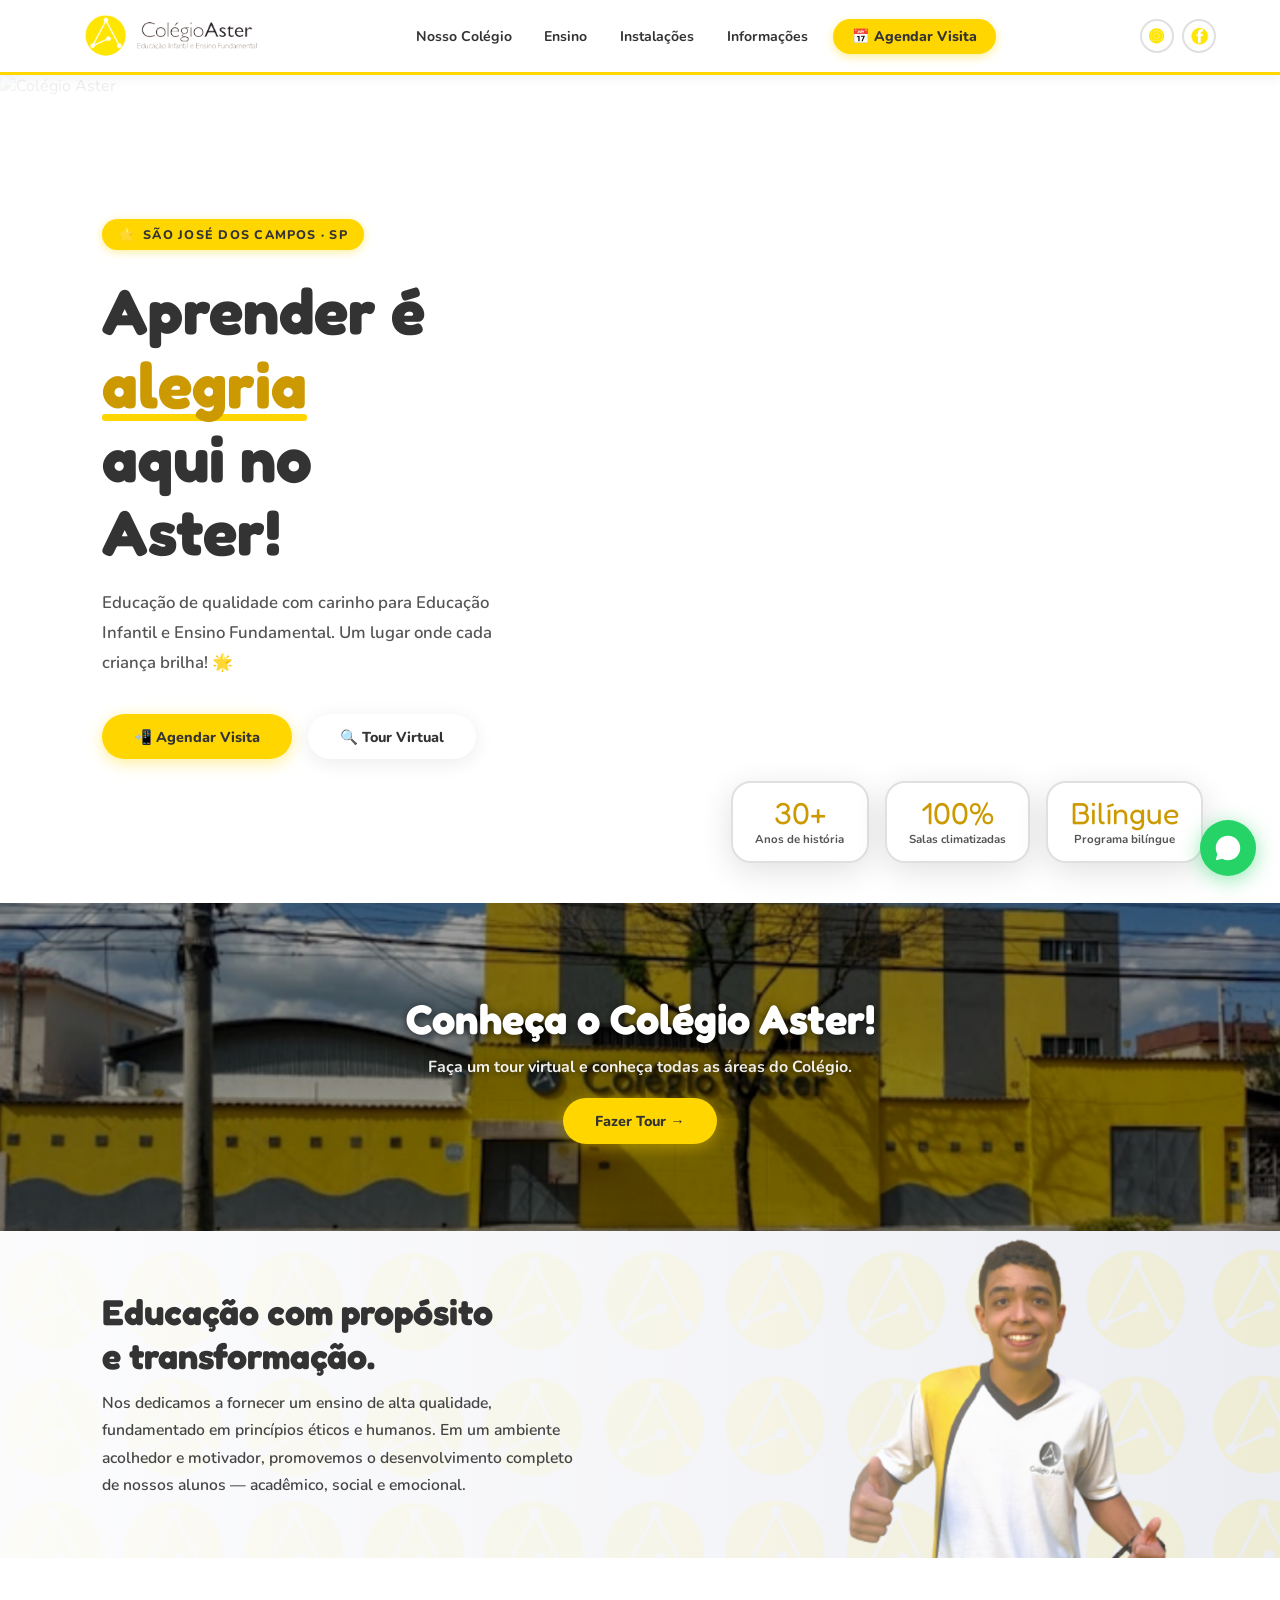
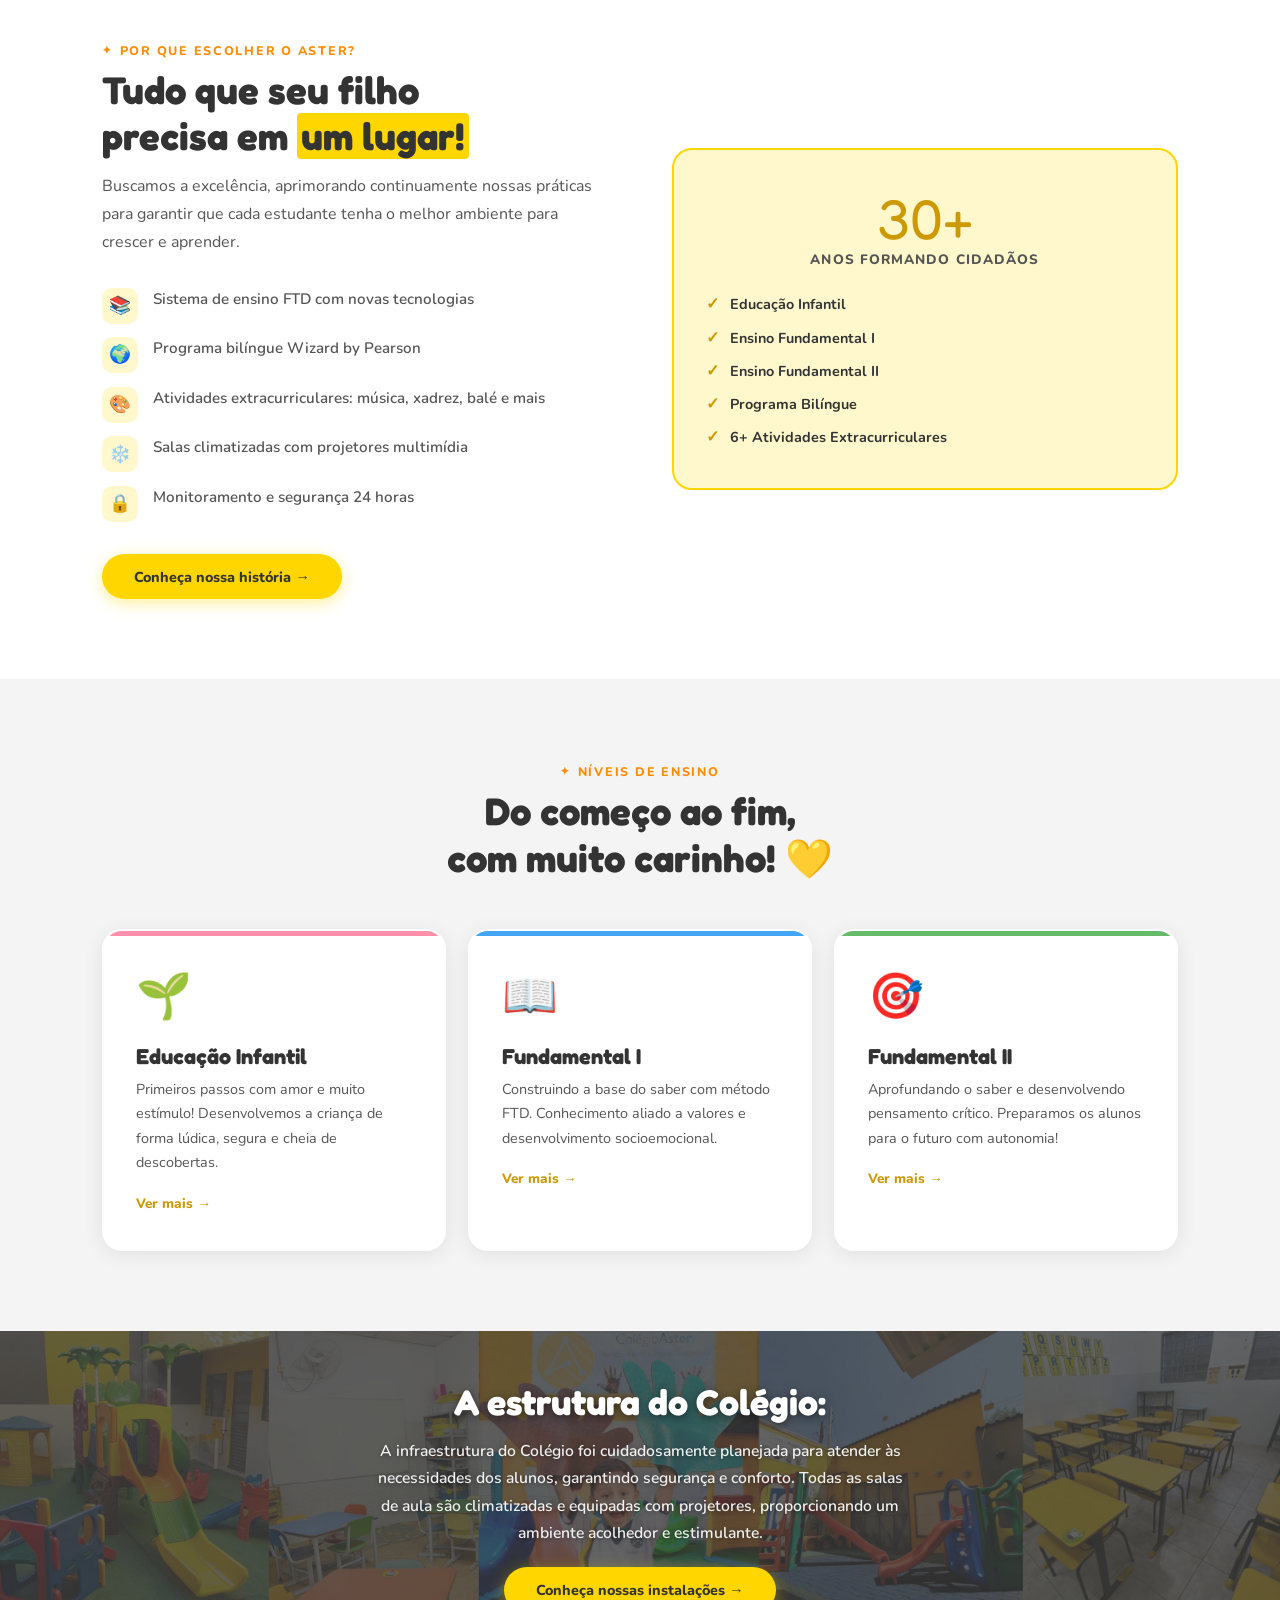
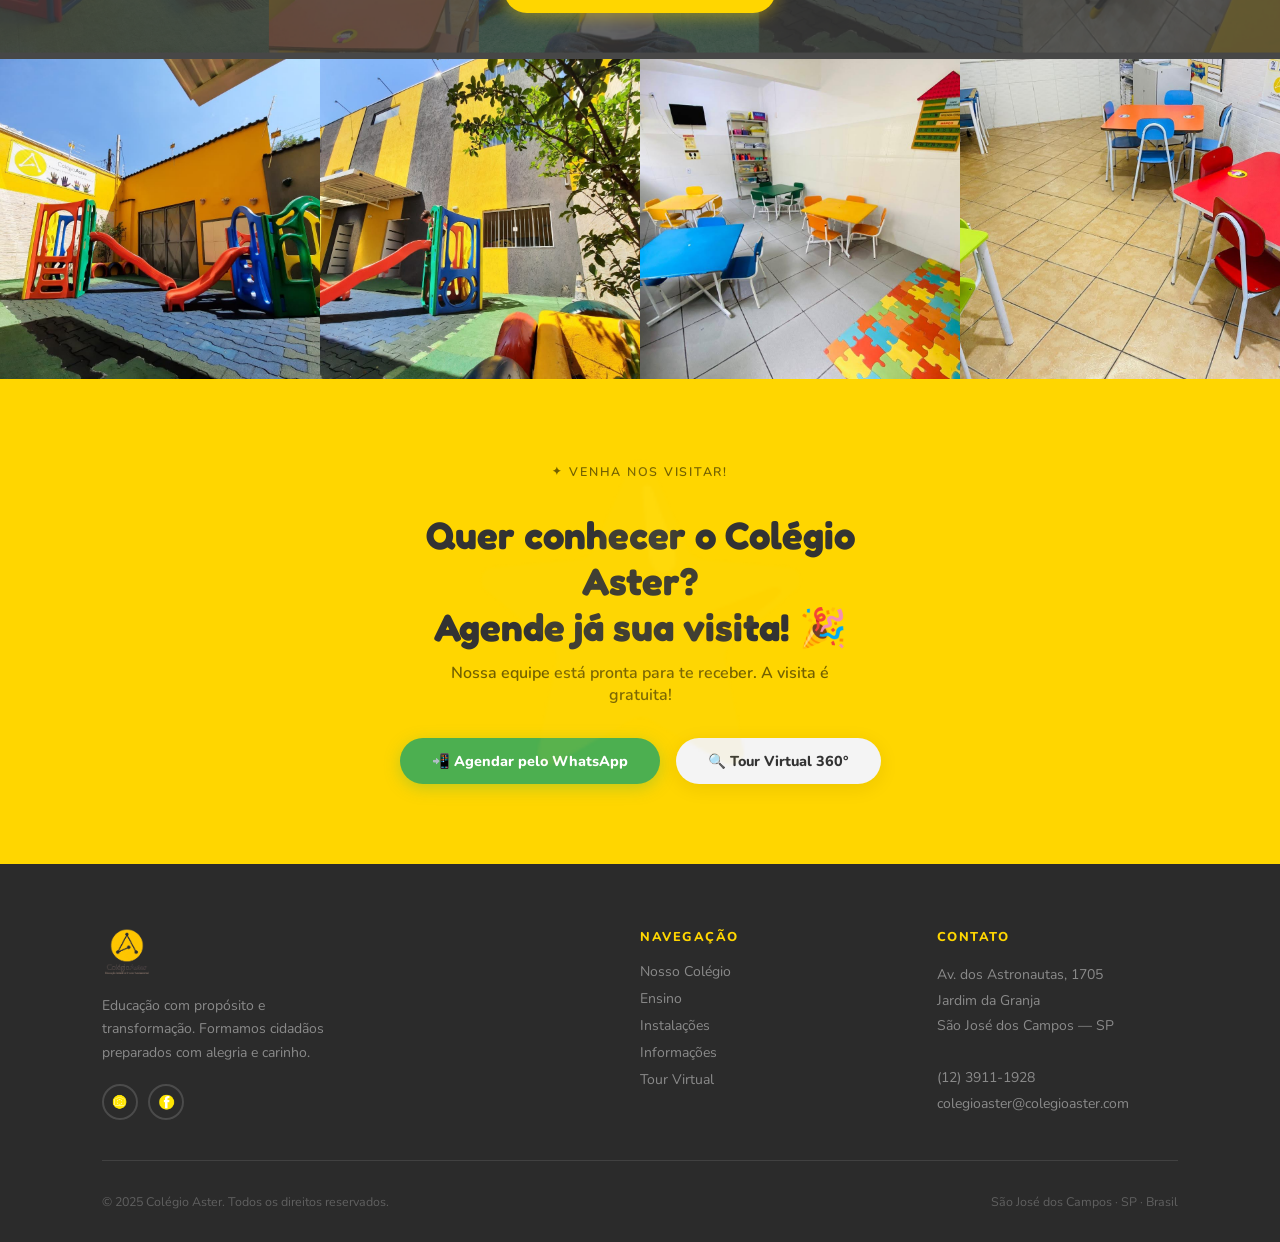
==== commit 5e373a64: "Update index.html" ====
--- a/index.html
+++ b/index.html
@@ -190,7 +190,7 @@
     <div class="hero-stats">
       <div class="stat-pill"><div class="stat-num">30+</div><div class="stat-lbl">Anos de história</div></div>
       <div class="stat-pill"><div class="stat-num">100%</div><div class="stat-lbl">Salas climatizadas</div></div>
-      <div class="stat-pill"><div class="stat-num">Bil.</div><div class="stat-lbl">Programa bilíngue</div></div>
+      <div class="stat-pill"><div class="stat-num">Bilíngue</div><div class="stat-lbl">Programa bilíngue</div></div>
     </div>
   </section>
 
